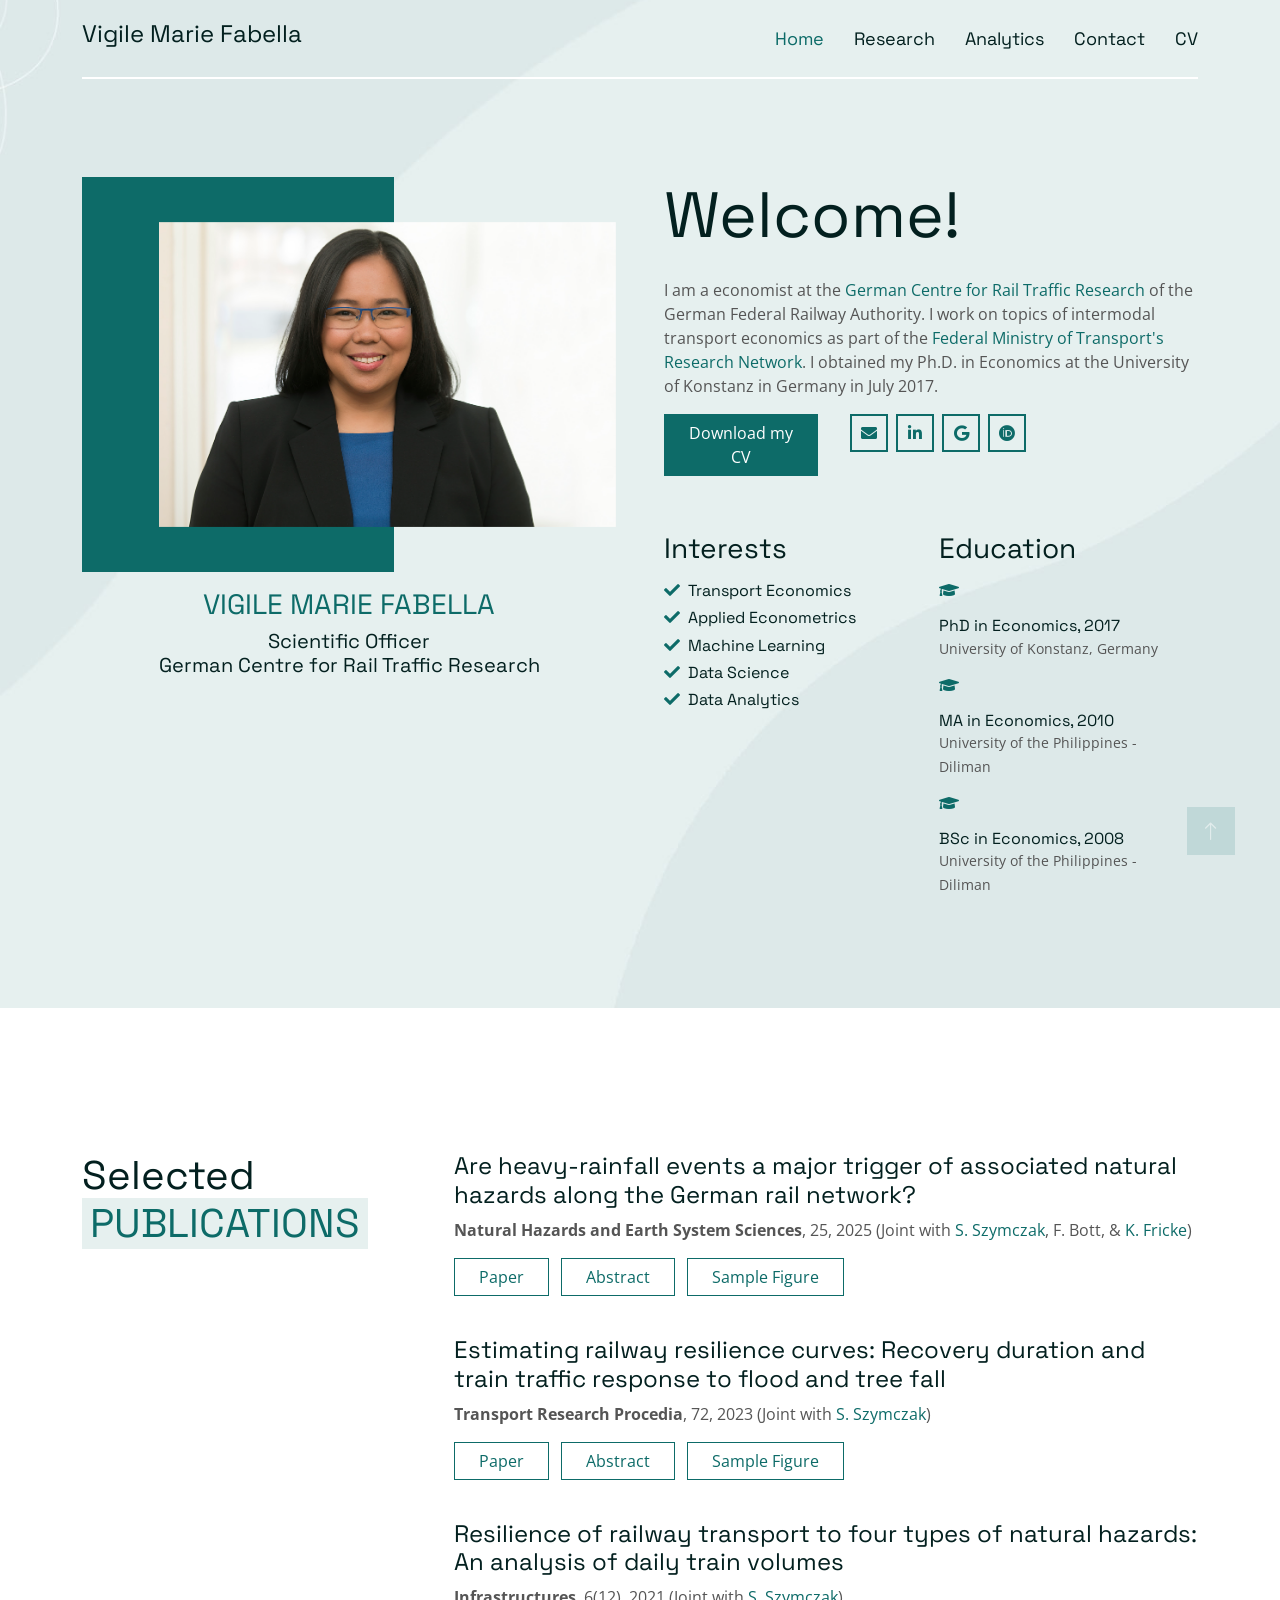
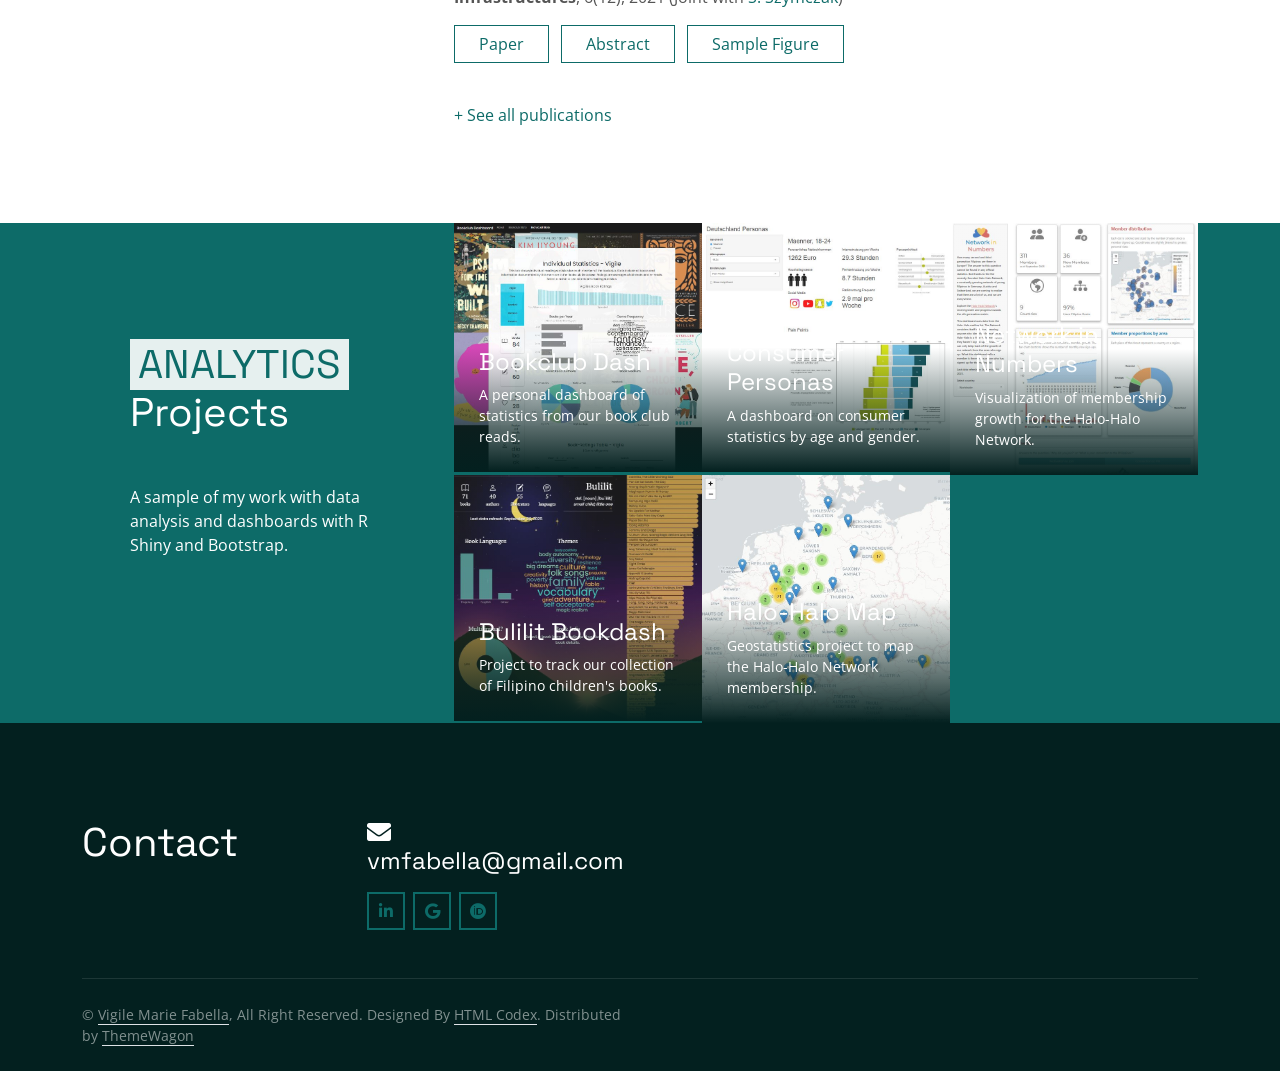
==== index.html @ b0a7420e "update" ====
<!DOCTYPE html>
<html lang="en">

<head>
    <meta charset="utf-8">
    <title>Vigile Marie Fabella</title>
    <meta content="width=device-width, initial-scale=1.0" name="viewport">
    <meta content="" name="keywords">
    <meta content="" name="description">

    <!-- Favicon -->
    <link href="assets/img/favicon.ico" rel="icon">

    <!-- Google Web Fonts -->
    <link rel="preconnect" href="https://fonts.googleapis.com">
    <link rel="preconnect" href="https://fonts.gstatic.com" crossorigin>
    <link href="https://fonts.googleapis.com/css2?family=Open+Sans&family=Space+Grotesk&display=swap" rel="stylesheet">

    <!-- Icon Font Stylesheet -->
    <link href="https://cdnjs.cloudflare.com/ajax/libs/font-awesome/5.15.4/css/all.min.css" rel="stylesheet">
    <link href="https://cdn.jsdelivr.net/npm/bootstrap-icons@1.4.1/font/bootstrap-icons.css" rel="stylesheet">

    <!-- Libraries Stylesheet -->
    <link href="assets/lib/animate/animate.min.css" rel="stylesheet">
    <link href="assets/lib/owlcarousel/assets/owl.carousel.min.css" rel="stylesheet">

    <!-- Customized Bootstrap Stylesheet -->
    <link href="assets/css/bootstrap.min.css" rel="stylesheet">

    <!-- Template Stylesheet -->
    <link href="assets/css/style.css" rel="stylesheet">
</head>

<body>
    <!-- Spinner Start -->
    <div id="spinner"
        class="show bg-white position-fixed translate-middle w-100 vh-100 top-50 start-50 d-flex align-items-center justify-content-center">
        <div class="spinner-grow text-primary" style="width: 3rem; height: 3rem;" role="status">
            <span class="sr-only">Loading...</span>
        </div>
    </div>
    <!-- Spinner End -->


    <!-- Navbar Start -->
    <div class="container-fluid sticky-top">
        <div class="container">
            <nav class="navbar navbar-expand-lg navbar-light border-bottom border-2 border-white">
                <a href="index.html" class="navbar-brand">
                    <h4>Vigile Marie Fabella</h4>
                </a>
                <button type="button" class="navbar-toggler ms-auto me-0" data-bs-toggle="collapse"
                    data-bs-target="#navbarCollapse">
                    <span class="navbar-toggler-icon"></span>
                </button>
                <div class="collapse navbar-collapse" id="navbarCollapse">
                    <div class="navbar-nav ms-auto">
                        <a href="index.html" class="nav-item nav-link active">Home</a>
                        <a href="#research" class="nav-item nav-link">Research</a>
                        <a href="#projects" class="nav-item nav-link">Analytics</a>
                        <a href="#contact" class="nav-item nav-link">Contact</a>
                        <a href="https://1drv.ms/b/c/27f5d381a081e18d/EeWkAp5cBhtGtelYMiAuq5ABRVA0FgE7eReU7GQdfvSdAg?e=RUhcvh" class="nav-item nav-link" target="_blank">CV</a>
                    </div>
                </div>
            </nav>
        </div>
    </div>
    <!-- Navbar End -->

    <!-- Hero Start -->
    <div class="container-fluid pb-5 hero-header bg-light mb-5">
        <div class="container py-5">
            <div class="row">
                <div class="col-md-12 col-lg-12">
                            <div class="row g-5 align-items-top">
                                <div class="col-md-6 wow fadeIn" data-wow-delay="0.2s">
                                    <div class="owl-carousel header-carousel">
                                        <img class="img-fluid" src="assets/img/vig2025_front.jpg" alt="">
                                    </div>
                                    <p></p><h3 class="wow fadeIn" data-wow-delay="0.5s" align = "center"><span class="text-uppercase text-primary bg-light px-2">Vigile Marie Fabella</span></h3>
                                    <h5 align = "center"> Scientific Officer<br> German Centre for Rail Traffic Research</h5>

                                </div>
                                <div class="col-md-6">
                                    <div class="pb-5 pb-md-0">
                                        <h3 class="display-3 mb-4 animated slideInRight">Welcome!</h3>
                                        <p class="animated slideInRight" data-animated-delay="0.5s">I am a economist at the <a href ="https://dzsf.bund.de" target = _blank>German Centre for Rail Traffic Research</a> of the German Federal Railway Authority. 
                                        I work on topics of intermodal transport economics as part of the <a href ="https://www.bmv-forschungsnetzwerk.bund.de/" target = _blank>Federal Ministry of Transport's Research Network</a>. 
                                        I obtained my Ph.D. in Economics at the University of Konstanz in Germany in July 2017. </p>
                                            <!--- div class="d-flex align-items-center mb-0 animated slideInRight" data-animated-delay="0.7s" -->
                                            <div class="row animated slideInRight" data-animated-delay="0.7s">
                                                <div class="col-lg-4 mb-3">
                                                  <a class="btn btn-primary px-4 me-2" href="https://1drv.ms/b/c/27f5d381a081e18d/EeWkAp5cBhtGtelYMiAuq5ABRVA0FgE7eReU7GQdfvSdAg?e=RUhcvh" target = "_blank">Download my CV</a>
                                                </div>
                                                <div class="col-sm-8">
                                                  <div class="d-flex align-items-center mb-0">
                                                    <a class="btn btn-outline-primary btn-square border-2 me-2" href="mailto:vmfabella@gmail.com" target = "_blank" alt = "vmfabella@gmail.com"><i
                                                            class="fa fa-envelope"></i></a>
                                                    <a class="btn btn-outline-primary btn-square border-2 me-2" href="https://www.linkedin.com/in/vigile-marie-fabella/" target = "_blank" alt = "LinkedIn Profile"><i
                                                            class="fab fa-linkedin-in"></i></a>
                                                    <a class="btn btn-outline-primary btn-square border-2 me-2" href="https://scholar.google.com/citations?hl=en&user=uMSkTNQAAAAJ" target = "_blank" alt = "Google Scholar Profile"><i
                                                            class="fab fa-google"></i></a>
                                                    <a class="btn btn-outline-primary btn-square border-2" href="https://orcid.org/0000-0001-7132-9223" target = "_blank" alt = "ORCID Profile"><i
                                                            class="fab fa-orcid"></i></a>
                                                  </div>
                                                </div>
                                          </div>
                                        <div class="row g-3 mt-4">
                                            <div class="col-sm-6 wow fadeIn" data-wow-delay="0.2s">
                                                <h3 class="mb-3">Interests</h3>
                                                <h6 class="mb-2"><i class="fa fa-check text-primary me-2"></i>Transport Economics</h6>
                                                <h6 class="mb-2"><i class="fa fa-check text-primary me-2"></i>Applied Econometrics</h6>
                                                <h6 class="mb-2"><i class="fa fa-check text-primary me-2"></i>Machine Learning</h6>
                                                <h6 class="mb-2"><i class="fa fa-check text-primary me-2"></i>Data Science</h6>
                                                <h6 class="mb-2"><i class="fa fa-check text-primary me-2"></i>Data Analytics</h6>
                                            </div>
                                            <div class="col-sm-6 wow fadeIn" data-wow-delay="0.3s">
                                                <h3 class="mb-3">Education</h3>
                                                <div class="row">
                                                  <div class="col-1">
                                                    <h6 class="mb-3"><i class="fa fa-graduation-cap text-primary me-2"></i></h6>
                                                  </div>
                                                  <div class="col-11">
                                                    <h6 class="mb-0">PhD in Economics, 2017</h6>
                                                    <p><small>University of Konstanz, Germany</small></p>
                                                  </div>
                                                </div>
                                                <div class="row">
                                                  <div class="col-1">
                                                    <h6 class="mb-3"><i class="fa fa-graduation-cap text-primary me-2"></i></h6>
                                                  </div>
                                                  <div class="col-11">
                                                    <h6 class="mb-0">MA in Economics, 2010</h6>
                                                    <p><small>University of the Philippines - Diliman</small></p>
                                                  </div>
                                                </div>
                                                <div class="row">
                                                  <div class="col-1">
                                                    <h6 class="mb-3"><i class="fa fa-graduation-cap text-primary me-2"></i></h6>
                                                  </div>
                                                  <div class="col-11">
                                                    <h6 class="mb-0">BSc in Economics, 2008</h6>
                                                    <p><small>University of the Philippines - Diliman</small></p>
                                                  </div>
                                                </div>                                         
                                              </div>
                                        </div>
                                          
                                    </div>
                                </div>
                            </div>
                </div>
            </div>
        </div>
    </div>
    <!-- Hero End -->


    <!-- Publications Start -->
    <div class="container-fluid py-5" id = "research">
        <div class="container mt-5">
            <div class="row g-0">
                <div class="col-lg-4 wow fadeIn" data-wow-delay="0.1s">
                    <div class="d-flex flex-column h-100">
                        <h1 class="mb-5">Selected <span
                                class="text-uppercase text-primary bg-light px-2">Publications</span></h1>
                    </div>
                </div>
                <div class="col-lg-8 wow fadeIn" data-wow-delay="0.3s">

                    <!--- article start --->
                    <h4>Are heavy-rainfall events a major trigger of associated natural hazards along the German rail network?</h4>
                    <p class="mb-0"><b>Natural Hazards and Earth System Sciences</b>, 25, 2025 
                    (Joint with <a href="https://www.researchgate.net/profile/Sonja-Szymczak-2" target=_blank>S. Szymczak</a>, F. Bott, & 
                    <a href="https://www.researchgate.net/profile/Katharina-Fricke" target=_blank>K. Fricke</a>)</p>
                    <p></p>
                    <a class="btn btn-outline-primary px-4 me-2" href="https://doi.org/10.5194/nhess-25-683-2025" target = "_blank">Paper</a>
                    <a class="btn btn-outline-primary px-4 me-2" data-bs-toggle="collapse" href="#rainAbstract" role="button" aria-expanded="false" aria-controls="rainAbstract">Abstract</a>
                    <a class="btn btn-outline-primary px-4 me-2" data-bs-toggle="collapse" href="#rainViz" role="button" aria-expanded="false" aria-controls="rainViz">Sample Figure</a></p>
                    <div class="collapse" id="rainAbstract">
                        Heavy-rainfall events and associated natural hazards pose a major threat to rail transport and infrastructure. In this study, the correlation between heavy-rainfall events and three associated natural hazards was investigated using geographic information system (GIS) analyses and random-effects logistic models. The spatiotemporal linkage of a damage database from Deutsche Bahn (DB) Netz AG and the catalogue of radar-based heavy-rainfall events (CatRaRE) from the German Weather Service (DWD) revealed that almost every part of the German rail network was affected by at least one heavy-rainfall event between 2011 and 2021, with 23 % of the flood events, 14 % of the gravitational mass movements, and 2 % of the tree fall events occurring after a heavy-rainfall event. The random-effects logistic regression models showed that a heavy-rainfall event significantly increases the odds of occurrence of a flood (tree fall) by a factor of 22.7 (3.62). We find no evidence of an effect on gravitational mass movements. The heavy-rainfall index and the 21 d antecedent precipitation index were determined to be the characteristics of the heavy-rainfall events with the strongest impact on all three natural hazards. The results underline the importance of gaining more precise knowledge about the impact of climate triggers on natural hazard-related disturbances in order to make rail transport more resilient.
                        </div>
                        <div class="collapse" id="rainViz">
                        <img src="https://nhess.copernicus.org/articles/25/683/2025/nhess-25-683-2025-f02-web.png" alt="" style = "width:700px">
                        </div><br/>

                        
                    <!--- article start --->
                    <h4>Estimating railway resilience curves: Recovery duration and train traffic response to flood and tree fall</h4>
                    <p class="mb-0"><b>Transport Research Procedia</b>, 72, 2023 
                      (Joint with <a href="https://www.researchgate.net/profile/Sonja-Szymczak-2" target=_blank>S. Szymczak</a>) 
                    </p>
                    <p></p>
                    <a class="btn btn-outline-primary px-4 me-2" href="https://doi.org/10.1016/j.trpro.2023.11.671" target = "_blank">Paper</a>
                    <a class="btn btn-outline-primary px-4 me-2" data-bs-toggle="collapse" href="#rescurvesAbstract" role="button" 
                    aria-expanded="false" aria-controls="rescurvesAbstract">Abstract</a>
                    <a class="btn btn-outline-primary px-4 me-2" data-bs-toggle="collapse" href="#rescurvesViz" role="button" aria-expanded="false" aria-controls="rescurvesViz">Sample Figure</a></p>
                    <div class="collapse" id="rescurvesAbstract">
                        An important aspect of transport infrastructure resilience is recovery, i.e. the process of returning to original service levels after a disruption. In this paper, we estimate recovery trajectories of the German rail network for two specific types of natural hazards: floods and tree fall. Extensive traffic data on track segments of the Deutsche Bahn are matched to geospatial information on disruptive flood and tree-fall events between 2018-2020. We quantify mean resilience curves for flood and tree-fall events by taking average train counts for each day within a (–7, +14)-day window. Results suggest that traffic takes about three days on average to return to normal operations after a tree-fall disruption lasting longer than one day, while it takes five days on average to recover from a flood. Trajectories vary according to route type and are influenced by seasonal weather conditions.
                    </div>
                        <div class="collapse" id="rescurvesViz">
                        <img src="assets/img/pub_rescurves.JPG" alt="">
                        </div><br/>
                    <!--- article end --->
                        
                    <!--- article start --->
                    <h4>Resilience of railway transport to four types of natural hazards: An analysis of daily train volumes</h4>
                    <p class="mb-0"><b>Infrastructures</b>, 6(12), 2021 
                      (Joint with <a href="https://www.researchgate.net/profile/Sonja-Szymczak-2" target=_blank>S. Szymczak</a>) 
                    </p>
                    <p></p>
                    <a class="btn btn-outline-primary px-4 me-2" href="https://doi.org/10.3390/infrastructures6120174" target = "_blank">Paper</a>
                    <a class="btn btn-outline-primary px-4 me-2" data-bs-toggle="collapse" href="#resilienceAbstract" role="button" aria-expanded="false" 
                    aria-controls="resilienceAbstract">Abstract</a>
                    <a class="btn btn-outline-primary px-4 me-2" data-bs-toggle="collapse" href="#resilienceViz" role="button" aria-expanded="false" aria-controls="resilienceViz">Sample Figure</a></p>
                    <div class="collapse" id="resilienceAbstract">
                        A crucial step in measuring the resilience of railway infrastructure is to quantify the extent of its vulnerability to natural hazards. In this paper, we analyze the vulnerability of the German railway network to four types of natural hazards that regularly cause disruptions in German rail operations: floods, mass movements, slope fires, and tree falls. Using daily train traffic data matched with various data on disruptive events, we quantify the extent to which these four types of natural hazard reduce daily train traffic volumes. With a negative binomial count data regression, we find evidence that the track segments of the German railway network are most vulnerable to floods, followed by mass movements and tree-fall events. On average, floods reduce traffic on track segments by 19% of the average daily train traffic, mass movements by 16%, and tree fall by 4%. Moreover, when more than one type of natural hazard affects the track segment on the same day, train traffic on that segment falls by 34% of the average train traffic. Slope fires have an ambiguous and nonrobust effect on train traffic due to the reverse causality due to its triggering factors. This is the first study that attempts to rank different natural hazards according to their impact on railway traffic. The results have implications for the selection of resilience strategy and can help prioritize policy measures.
                    </div>
                    <div class="collapse" id="resilienceViz">
                        <img src="https://www.mdpi.com/infrastructures/infrastructures-06-00174/article_deploy/html/images/infrastructures-06-00174-g004.png" alt=""  style = "width:700px">
                        </div><br/>

                    <!--- article end --->
                  
                  <!--- hidden publications start --->
                  <div class="collapse" id="otherPublications">
                    <!--- article start --->
                    <h4>Social Mobility and Education Policy: A District Level Analysis of Legislative Behavior</h4>
                    <p class="mb-0"><b>Socio-Economic Review</b>, 22(2), 2024 
                    (Joint with <a href="https://sites.google.com/site/lunabellani/" target=_blank>L. Bellani</a> & 
                    <a href="https://www.kberriochoa.com/" target=_blank>K. Berriochoa</a>) </p>
                    <p></p>
                    <a class="btn btn-outline-primary px-4 me-2" href="https://doi.org/10.1093/ser/mwad038" target = "_blank">Paper</a>
                    <a class="btn btn-outline-primary px-4 me-2" data-bs-toggle="collapse" href="#mobilityAbstract" role="button" aria-expanded="false" aria-controls="mobilityAbstract">Abstract</a></p>
                    <div class="collapse" id="mobilityAbstract">
                        A vast literature has examined how perceptions of mobility shape demand for redistribution. These studies generally refer to contemporaneous tax policies demanded by those directly impacted. But social mobility is often measured as changes across generations. To account for these intergenerational effects, our analysis focuses on educational policies. We examine how social mobility at the district level explains legislative support for inclusive education policies. We first develop an electoral competition model where voters are altruistic parents, politicians are office seeking and the future economic status of the children is affected both by the degree of income mobility and by public education policies. We then analyze a newly compiled dataset of roll-call votes on California education legislation matched with electoral district levels of income mobility. In line with the model, our analysis suggests that upward mobility in a district negatively predicts legislative support for redistributive education bills.
                        </div><br/>
                    

                    <!--- article start --->
                    <h4>Strategic Compromise, Policy Bundling and Interest Group Power: Theory and Evidence on Education Policy</h4>
                    <p class="mb-0"><b>European Journal of Political Economy</b>, 7(3), 2023 
                    (Joint with <a href="https://sites.google.com/site/lunabellani/" target=_blank>L. Bellani</a> & 
                    <a href="https://sites.google.com/view/francescoscervini/francesco-scervini" target=_blank>F. Scervini</a>) </p>
                    <p></p>
                    <a class="btn btn-outline-primary px-4 me-2" href="https://doi.org/10.1016/j.ejpoleco.2022.102283" target = "_blank">Paper</a>
                    <a class="btn btn-outline-primary px-4 me-2" data-bs-toggle="collapse" href="#compromiseAbstract" role="button" aria-expanded="false" aria-controls="compromiseAbstract">Abstract</a></p>
                    <div class="collapse" id="compromiseAbstract">
                        Policy reforms are often multifaceted. In the rent-seeking literature policies are usually taken as one-dimensional. This paper models policy formation using a political contest with endogenous policy proposals containing two dimensions, e.g. access and quality of education. The two dimensions provide an opportunity to trade off one policy over another to make the lobbying opposition less aggressive. In a first stage, the government proposes a reform over the two policies, and in a second stage engages in a contest with an interest group over the enactment of the proposed reform. As a result, the government makes a compromise, under-proposing in the policy the interest group opposes and over-proposing in the policy the interest group desires. Effectively, there will be strategic bundling of desired policies with undesired ones in an attempt to increase enactment probability and overall utility. We study this prediction empirically using a newly complied dataset on education legislation in the states of California, Illinois and Texas. Results suggest that stronger opposition is associated with less quality reforms. Moreover, as predicted by the model, when bundling access reforms together with quality, the negative effect is counteracted.
                        </div><br/>
                        
                    <!--- article start --->
                    <h4>Political-economic determinants of education reform: Evidence on interest groups and student outcomes</h4>
                    <p class="mb-0"><b>European Journal of Political Economy</b>, 48, 2017
                    </p>
                    <p></p>
                    <a class="btn btn-outline-primary px-4 me-2" href="https://doi.org/10.1016/j.ejpoleco.2016.07.005" target = "_blank">Paper</a>
                    <a class="btn btn-outline-primary px-4 me-2" data-bs-toggle="collapse" href="#polecAbstract" role="button" aria-expanded="false" 
                    aria-controls="polecAbstract">Abstract</a>
                    <a class="btn btn-outline-primary px-4 me-2" data-bs-toggle="collapse" href="#poleconViz" role="button" aria-expanded="false" aria-controls="poleconViz">Sample Figure</a></p>
                    <div class="collapse" id="polecAbstract">
                        Education reforms come in two general types: access and quality reforms. Access reforms provide more educational opportunities, while quality reforms improve educational effectiveness. This paper investigates empirically the factors affecting the enactment of these two kinds of reforms in public primary and secondary education. By using a novel dataset of U.S. state legislation from 2008 to 2013, we find that both access and quality reforms are more likely in times of bad educational outcomes. Moreover, this is the first study documenting that teachers' union strength correlates positively with access reforms and negatively with quality reforms. Our results also shed light on the way teachers' unions promote their political interests: both lobbying and contributions are effective at opposing undesired reforms, but contributions have an extra effect of influencing the enactment of desired reforms.
                    </div>
                        <div class="collapse" id="poleconViz">
                        <img src="assets/img/pub_polecon.JPG" alt="">
                        </div><br/>
                    <!--- article end --->
                        
                        
                    <!--- article start --->
                    <h4>Do piped water and flush toilets prevent child diarrhea in rural Philippines?</h4>
                    <p class="mb-0"><b>Asia-Pacific Journal of Public Health</b>, 27(2), 2015 
                    (Joint with <a href="https://www.researchgate.net/profile/Joseph-Capuno" target=_blank>J. Capuno</a> and <a href="https://www.researchgate.net/scientific-contributions/Carlos-Antonio-R-Tan-43329980" target=_blank>C. Tan Jr.</a>)
                    </p>
                    <p></p>
                    <a class="btn btn-outline-primary px-4 me-2" href="https://doi.org/10.1177/1010539511430996" target = "_blank">Paper</a>
                    <a class="btn btn-outline-primary px-4 me-2" data-bs-toggle="collapse" href="#toiletAbstract" role="button" aria-expanded="false" 
                    aria-controls="toiletAbstract">Abstract</a>
                    <a class="btn btn-outline-primary px-4 me-2" data-bs-toggle="collapse" href="#toiletViz" role="button" aria-expanded="false" aria-controls="toiletViz">Sample Figure</a></p>
                    <div class="collapse" id="toiletAbstract">
                        Similar to other developing countries, diarrhea in the Philippines continues to be among the top causes of child mortality and morbidity. In pursuit of its Millennium Development Goals, the Philippine government commits to reduce child deaths and provide water and sanitation services to more rural households by 2015. Applying propensity score matching on the 1993, 1998, 2003, and 2008 rounds of the National Demographic and Health Survey to estimate the average treatment effect on the treated, it is found that the incidence of diarrhea among under-5 children is lower by as much as 4.5% in households with access to piped water and 10% in those with their own flush toilets, relative to comparable households. These findings underscore the need to ensure the quality of drinking water from the pipe or from other improved sources at the point of use, and the provision of improved and own sanitation facilities.
                    </div>
                        <div class="collapse" id="toiletViz">
                        <img src="assets/img/pub_toilet.JPG" alt="">
                        </div><br/>
                    <!--- article end --->
                        
                    <!--- article start --->
                    <h4>Does yardstick competition influence local government fiscal behavior in the Philippines?</h4>
                    <p class="mb-0">In J. P. Faguet & C. Pöschl (Eds.) Is decentralization good for development? Perspectives for academics and policy makers, 2008, Oxford University Press.  
                    (Joint with <a href="https://www.researchgate.net/profile/Joseph-Capuno" target="_blank">J. Capuno</a>, 
                    <a href="https://www.researchgate.net/profile/Stella-Quimbo" target="_blank">S. Quimbo</a>, 
                    <a href="https://www.researchgate.net/profile/Aleli-Kraft" target="_blank">A. Kraft</a>, 
                    <a href="https://www.researchgate.net/scientific-contributions/Carlos-Antonio-R-Tan-43329980" target=_blank>C. Tan Jr.</a>)
                    </p>
                    <p></p>
                    <a class="btn btn-outline-primary px-4 me-2" href="https://doi.org/10.1093/acprof:oso/9780198737506.003.0010" target = "_blank">Chapter</a>
                    <a class="btn btn-outline-primary px-4 me-2" data-bs-toggle="collapse" href="#yardstickAbstract" role="button" aria-expanded="false" 
                    aria-controls="yardstickAbstract">Abstract</a></p>
                    <div class="collapse" id="yardstickAbstract">
                        Using a panel dataset of cities and municipalities in the Philippines in 2001, 2004, and 2007, the study presented in this chapter investigated whether a local government’s expenditures or revenues from local sources are influenced by the fiscal behavior of its neighboring localities, controlling for the mayor’s term limit status. The results did not find effects of yardstick competition on local governments’ total fiscal spending (net of general public services). In localities with incumbent mayors who are eligible for another term (or belong to political dynasties), the effect of yardstick competition is positive on the provision of social and economic services. However, its effect is negative on local revenues, which suggests other forms of local government interactions are at play. The results support a policy promoting greater access to information to promote overall performance, and also caution about the limited impact of such policy in areas where incumbents are in their last term.
                    </div><br/>
                    <!--- article end --->
                        
                    <!--- article start --->
                    <h4>Democracy and poverty reduction</h4>
                    <p class="mb-0"><b>Philippine Review of Economics</b>, 45(2), 2008 (Joint with C. Oyales)</p>
                    <p></p>
                    <a class="btn btn-outline-primary px-4 me-2" href="https://pre.econ.upd.edu.ph/index.php/pre/article/view/184" target = "_blank">Paper</a>
                    <a class="btn btn-outline-primary px-4 me-2" data-bs-toggle="collapse" href="#povertyAbstract" role="button" aria-expanded="false" 
                    aria-controls="povertyAbstract">Abstract</a></p>
                    <div class="collapse" id="povertyAbstract">
                        The past decade was witness to the rapid economic growth of countries whose political systems deviate from conventional democratic philosophy. Countries such as Taiwan, Singapore, and South Korea, among others, have become big economies rivaling major players like the United States and the United Kingdom. On the other hand, democratic, low-income countries have experienced relatively sluggish growth. In this paper, we explore the influence of democracy and political freedom on economic growth, utilizing poverty reduction as its indicator. We will focus on identifying the requisites of a functioning democracy within the context of developing nations that will enable it to effectively reduce poverty. Utilizing the 2-stage least squares method of estimation, our findings suggest that democracy, in general, has a negative influence on poverty reduction for developing countries. However, when complemented with trade openness, primary education, regulatory quality, effective governance, and voice and accountability, the outcome becomes positive.
                    </div><br/>
                    <!--- article end --->
                  </div>
                  <!--- hidden publications end --->
                  <div id = "collapselink">
                  <a class="collapsed" data-bs-toggle="collapse" href="#otherPublications" aria-expanded="false" aria-controls="otherPublications"></a>
                  </div>
                </div>
            </div>
        </div>
    </div>
    <!-- Publications End -->



    <!-- Project Start -->
    <div class="container-fluid mt-5 bg-primary" id="projects">
        <div class="container mt-5">
            <div class="row g-0">
                <div class="col-lg-4 wow fadeIn" data-wow-delay="0.1s">
                    <div class="d-flex flex-column justify-content-center bg-primary h-100 p-5">
                        <h1 class="text-white mb-5"><span
                                class="text-uppercase text-primary bg-light px-2">Analytics</span> Projects</h1>
                                <p class="text-white mb-5">A sample of my work with data analysis and dashboards with R Shiny and Bootstrap.</p>
                              
                    </div>
                </div>
                <div class="col-lg-8">
                    <div class="row g-0 bg-primary">
                        <div class="col-md-6 col-lg-4 wow fadeIn" data-wow-delay="0.3s">
                            <div class="project-item position-relative overflow-hidden">
                                <img class="img-fluid w-100" src="assets/img/analytics_bookclub.JPG" alt="">
                                <a class="project-overlay text-decoration-none" href="https://vmfabella.shinyapps.io/bookclubdash/" target="_blank">
                                    <h4 class="text-white">Bookclub Dash</h4>
                                    <small class="text-white">A personal dashboard of statistics from our book club reads.</small>
                                </a>
                            </div>
                        </div>
                        <div class="col-md-6 col-lg-4 wow fadeIn" data-wow-delay="0.6s">
                            <div class="project-item position-relative overflow-hidden">
                                <img class="img-fluid w-100" src="assets/img/analytics_persona.JPG" alt="">
                                <a class="project-overlay text-decoration-none" href="https://vmfabella.shinyapps.io/sample/" target="_blank">
                                    <h4 class="text-white">Consumer Personas</h4>
                                    <small class="text-white">A dashboard on consumer statistics by age and gender.</small>
                                </a>
                            </div>
                        </div>
                        <div class="col-md-6 col-lg-4 wow fadeIn" data-wow-delay="0.4s">
                            <div class="project-item position-relative overflow-hidden">
                                <img class="img-fluid w-100" src="assets/img/analytics_halohalo.JPG" alt="">
                                <a class="project-overlay text-decoration-none" href="https://vmfabella.shinyapps.io/halohalodash/" target="_blank">
                                    <h4 class="text-white">Network in Numbers</h4>
                                    <small class="text-white">Visualization of membership growth for the Halo-Halo Network.</small>
                                </a>
                            </div>
                        </div>
                        <div class="col-md-6 col-lg-4 wow fadeIn" data-wow-delay="0.2s">
                            <div class="project-item position-relative overflow-hidden">
                                <img class="img-fluid w-100" src="assets/img/analytics_bulilit.JPG" alt="">
                                <a class="project-overlay text-decoration-none" href="https://vmfabella.shinyapps.io/BulilitBookdash/" target="_blank">
                                    <h4 class="text-white">Bulilit Bookdash</h4>
                                    <small class="text-white">Project to track our collection of Filipino children's books.</small>
                                </a>
                            </div>
                        </div>
                        <div class="col-md-6 col-lg-4 wow fadeIn" data-wow-delay="0.5s">
                            <div class="project-item position-relative overflow-hidden">
                                <img class="img-fluid w-100" src="assets/img/analytics_halomap.JPG" alt="">
                                <a class="project-overlay text-decoration-none" href="https://vigilefab.github.io/halohalomap/map_cluster.html" target="_blank">
                                    <h4 class="text-white">Halo-Halo Map</h4>
                                    <small class="text-white">Geostatistics project to map the Halo-Halo Network membership.</small>
                                </a>
                            </div>
                        </div>
                    </div>
                </div>
            </div>
        </div>
    </div>
    <!-- Project End -->




    <!-- Contact Start -->
    <div class="container-fluid bg-dark text-white-50 footer pt-5" id="contact">
        <div class="container py-5">
            <div class="row g-7">
                <div class="col-md-6 col-lg-3 wow fadeIn" data-wow-delay="0.1s">
                        <h1 class="text-white">Contact</h1>
                    
                </div>
                <div class="col-md-6 col-lg-3 wow fadeIn" data-wow-delay="0.3s">
                    <h4 class = "text-white"><i class="fa fa-envelope me-3"></i>vmfabella@gmail.com</h4>
                    <div class="d-flex pt-2">
                      <a class="btn btn-outline-primary btn-square border-2 me-2" href="https://www.linkedin.com/in/vigile-marie-fabella/" target = "_blank" alt = "LinkedIn Profile"><i
                      class="fab fa-linkedin-in"></i></a>
                      <a class="btn btn-outline-primary btn-square border-2 me-2" href="https://scholar.google.com/citations?hl=en&user=uMSkTNQAAAAJ" target = "_blank" alt = "Google Scholar Profile"><i
                      class="fab fa-google"></i></a>
                      <a class="btn btn-outline-primary btn-square border-2" href="https://orcid.org/0000-0001-7132-9223" target = "_blank" alt = "ORCID Profile"><i
                      class="fab fa-orcid"></i></a>
                    </div>
                </div>
            </div>
        </div>
        <div class="container wow fadeIn" data-wow-delay="0.1s">
            <div class="copyright">
                <div class="row">
                    <div class="col-md-6 text-center text-md-start mb-3 mb-md-0">
                        &copy; <a class="border-bottom" href="">Vigile Marie Fabella</a>, All Right Reserved.

                        <!--/*** This template is free as long as you keep the below author’s credit link/attribution link/backlink. ***/-->
                        <!--/*** If you'd like to use the template without the below author’s credit link/attribution link/backlink, ***/-->
                        <!--/*** you can purchase the Credit Removal License from "https://htmlcodex.com/credit-removal". ***/-->
                        Designed By <a class="border-bottom" href="https://htmlcodex.com">HTML Codex</a>. Distributed by
                        <a class="border-bottom" href="https://themewagon.com" target="_blank">ThemeWagon</a>
                    </div>
                    <div class="col-md-6 text-center text-md-end">
                    </div>
                </div>
            </div>
        </div>
    </div>
    <!-- Contact End -->


    <!-- Back to Top -->
    <a href="#!" class="btn btn-lg btn-primary btn-lg-square back-to-top"><i class="bi bi-arrow-up"></i></a>


    <!-- JavaScript Libraries -->
    <script src="https://ajax.googleapis.com/ajax/libs/jquery/3.6.1/jquery.min.js"></script>
    <script src="https://cdn.jsdelivr.net/npm/bootstrap@5.0.0/dist/js/bootstrap.bundle.min.js"></script>
    <script src="assets/lib/wow/wow.min.js"></script>
    <script src="assets/lib/easing/easing.min.js"></script>
    <script src="assets/lib/waypoints/waypoints.min.js"></script>
    <script src="assets/lib/owlcarousel/owl.carousel.min.js"></script>

    <!-- Template Javascript -->
    <script src="assets/js/main.js"></script>
</body>

</html>
---- assets/css/style.css ----
/********** Template CSS **********/

/*** Spinner ***/
#spinner {
    opacity: 0;
    visibility: hidden;
    transition: opacity .5s ease-out, visibility 0s linear .5s;
    z-index: 99999;
}

#spinner.show {
    transition: opacity .5s ease-out, visibility 0s linear 0s;
    visibility: visible;
    opacity: 1;
}

.back-to-top {
    position: fixed;
    display: none;
    right: 45px;
    bottom: 45px;
    z-index: 99;
}

/*** Button ***/
.btn {
    transition: .5s;
}

.btn-square {
    width: 38px;
    height: 38px;
}

.btn-sm-square {
    width: 32px;
    height: 32px;
}

.btn-lg-square {
    width: 48px;
    height: 48px;
}

.btn-square,
.btn-sm-square,
.btn-lg-square {
    padding: 0;
    display: flex;
    align-items: center;
    justify-content: center;
    font-weight: normal;
}


/*** Navbar ***/
.sticky-top {
    top: -150px;
    transition: .5s;
}

.navbar {
    padding: 15px 0;
    font-family: "Space Grotesk", sans-serif;
    font-size: 18px;
}

.navbar .navbar-nav .nav-link {
    margin-left: 30px;
    padding: 0;
    outline: none;
    color: var(--bs-dark);
}

.navbar .navbar-nav .nav-link:hover,
.navbar .navbar-nav .nav-link.active {
    color: var(--bs-primary)
}

.navbar .dropdown-toggle::after {
    border: none;
    content: "\f107";
    font-family: "Font Awesome 5 Free";
    font-weight: 900;
    vertical-align: middle;
    margin-left: 8px;
}

.navbar .dropdown-menu .dropdown-item:hover,
.navbar .dropdown-menu .dropdown-item.active {
    color: var(--bs-white);
    background: var(--bs-primary);
}

@media (max-width: 991.98px) {
    .navbar .navbar-nav .nav-link  {
        margin-left: 0;
        padding: 10px 0;
    }
}

@media (min-width: 992px) {
    .navbar .nav-item .dropdown-menu {
        display: block;
        border: none;
        margin-top: 0;
        top: 150%;
        opacity: 0;
        visibility: hidden;
        transition: .5s;
    }

    .navbar .nav-item:hover .dropdown-menu {
        top: 100%;
        visibility: visible;
        transition: .5s;
        opacity: 1;
    }
}


/*** Hero Header ***/
.hero-header {
    margin-top: -100px;
    padding-top: 150px;
    background: url(../img/hero-bg.jpg) top center no-repeat;
    background-size: cover;
}

.hero-header .breadcrumb-item+.breadcrumb-item::before {
    color: var(--light);
}

.header-carousel {
    position: relative;
    padding: 45px 0 45px 6vw;
}

.header-carousel::before {
    position: absolute;
    content: "";
    top: 0;
    left: 0;
    width: calc(50% + 45px);
    height: 100%;
    background: var(--bs-primary);
    z-index: -1;
}

.header-carousel .owl-dots {
    position: absolute;
    top: 50%;
    right: 38px;
    transform: translateY(-50%);
    display: flex;
    flex-direction: column;
    align-items: center;
    justify-content: center;
}

.header-carousel .owl-dot {
    position: relative;
    display: inline-block;
    margin: 5px 0;
    width: 15px;
    height: 15px;
    border: 2px solid var(--bs-white);
    transition: .5s;
}

.header-carousel .owl-dot.active {
    height: 30px;
    background: var(--bs-white);
}

#affiliation {
  font-size:2vmax;
}


/*** Publications ***/
#collapselink a.collapsed:after  {
    content: '+ See all publications';
}

#collapselink a:not(.collapsed):after {
    content: '- See less publications';
}



/*** Project ***/
.project-item img {
    transition: .5s;
}
  
.project-item:hover img {
    transform: scale(1.2);
}
  
.project-overlay {
    position: absolute;
    padding: 25px;
    width: 100%;
    height: 100%;
    top: 0;
    left: 0;
    display: flex;
    flex-direction: column;
    align-items: flex-start;
    justify-content: flex-end;
    background: linear-gradient(rgba(255, 255, 255, .1) 50%, var(--bs-dark));
    z-index: 1;
}


/*** Service ***/
.service-item {
    position: relative;
    padding: 30px 25px;
    transition: .5s;
}

.service-item.bg-primary:hover {
    background: var(--bs-light) !important;
}

.service-item.bg-primary p {
    color: var(--bs-light);
    transition: .5s;
}

.service-item.bg-primary:hover p {
    color: var(--bs-secondary);
}

.service-item.bg-light:hover {
    background: var(--bs-primary) !important;
}

.service-item.bg-light p {
    color: var(--bs-secondary);
    transition: .5s;
}

.service-item.bg-light:hover p {
    color: var(--bs-light);
}


.service-item .service-img h3 {
    position: absolute;
    top: 0;
    left: 0;
    padding: 0 12px 7px 0;
}

.service-item.bg-primary .service-img h3 {
    background: var(--bs-primary);
    color: var(--bs-white);
    transition: .5s;
}

.service-item.bg-primary:hover .service-img h3 {
    background: var(--bs-light);
    color: var(--bs-dark);
}

.service-item.bg-light .service-img h3 {
    background: var(--bs-light);
    color: var(--bs-dark);
    transition: .5s;
}

.service-item.bg-light:hover .service-img h3 {
    background: var(--bs-primary);
    color: var(--bs-white);
}


/*** Our Team ***/
.team-item img {
    transition: .5s;
}
  
.team-item:hover img {
    transform: scale(1.2);
}
  
.team-overlay {
    position: absolute;
    padding: 30px;
    width: 100%;
    height: 100%;
    top: 0;
    left: 0;
    display: flex;
    flex-direction: column;
    align-items: flex-start;
    justify-content: flex-end;
    background: linear-gradient(rgba(255, 255, 255, .1) 50%, var(--bs-dark));
    z-index: 1;
}

.team-overlay small {
    display: inline-block;
    padding: 3px 15px;
    color: var(--bs-white);
    background: var(--bs-primary);
}


/*** Testimonial ***/
.testimonial-img {
    position: relative;
    padding: 45px 0 45px 90px;
}

.testimonial-img::before {
    position: absolute;
    content: "";
    top: 0;
    left: 0;
    width: calc(50% + 45px);
    height: 100%;
    background: var(--bs-primary);
    z-index: -1;
}

.testimonial-text h5 {
    position: relative;
    padding-left: 45px;
}

.testimonial-text h5::before {
    position: absolute;
    content: "";
    top: 50%;
    left: 0;
    transform: translateY(-50%);
    width: 40px;
    height: 2px;
    background: var(--bs-primary);
}

.testimonial-carousel .owl-dots {
    position: absolute;
    height: 17px;
    bottom: 0;
    right: 0;
    left: auto;
}

.testimonial-carousel .owl-dot {
    position: relative;
    display: inline-block;
    margin-left: 10px;
    width: 15px;
    height: 15px;
    background: var(--bs-white);
    border: 2px solid var(--bs-primary);
    transition: .5s;
}

.testimonial-carousel .owl-dot.active {
    width: 30px;
    background: var(--bs-primary);
}

@media (max-width: 768px) {
    .testimonial-carousel .owl-dots {
        left: 0;
        right: auto;
    }

    .testimonial-carousel .owl-dot {
        margin-right: 10px;
        margin-left: 0;
    }
}


/*** Newsletter ***/
.newsletter {
    background: url(../img/hero-bg.jpg) bottom right no-repeat;
    background-size: cover;
}

@media (min-width: 992px) {
    .newsletter .container {
        max-width: 100% !important;
    }

    .newsletter .newsletter-text  {
        padding-right: calc(((100% - 960px) / 2) + .75rem);
    }
}

@media (min-width: 1200px) {
    .newsletter .newsletter-text  {
        padding-right: calc(((100% - 1140px) / 2) + .75rem);
    }
}

@media (min-width: 1400px) {
    .newsletter .newsletter-text  {
        padding-right: calc(((100% - 1320px) / 2) + .75rem);
    }
}


/*** Footer ***/
.footer .btn.btn-link {
    display: block;
    margin-bottom: 10px;
    padding: 0;
    text-align: left;
    color: rgba(255,255,255,.5);
    font-weight: normal;
    transition: .3s;
}

.footer .btn.btn-link:hover {
    color: var(--bs-white);
    letter-spacing: 1px;
    box-shadow: none;
}

.footer .btn.btn-link::before {
    position: relative;
    content: "\f105";
    font-family: "Font Awesome 5 Free";
    font-weight: 900;
    margin-right: 10px;
}

.footer .copyright {
    padding: 25px 0;
    font-size: 14px;
    border-top: 1px solid rgba(256, 256, 256, .1);
}

.footer .copyright a {
    color: rgba(255,255,255,.5);
}

.footer .copyright a:hover {
    color: var(--bs-white);
}

.footer .footer-menu a {
    margin-right: 15px;
    padding-right: 15px;
    border-right: 1px solid rgba(255, 255, 255, .1);
}

.footer .footer-menu a:last-child {
    margin-right: 0;
    padding-right: 0;
    border-right: none;
}
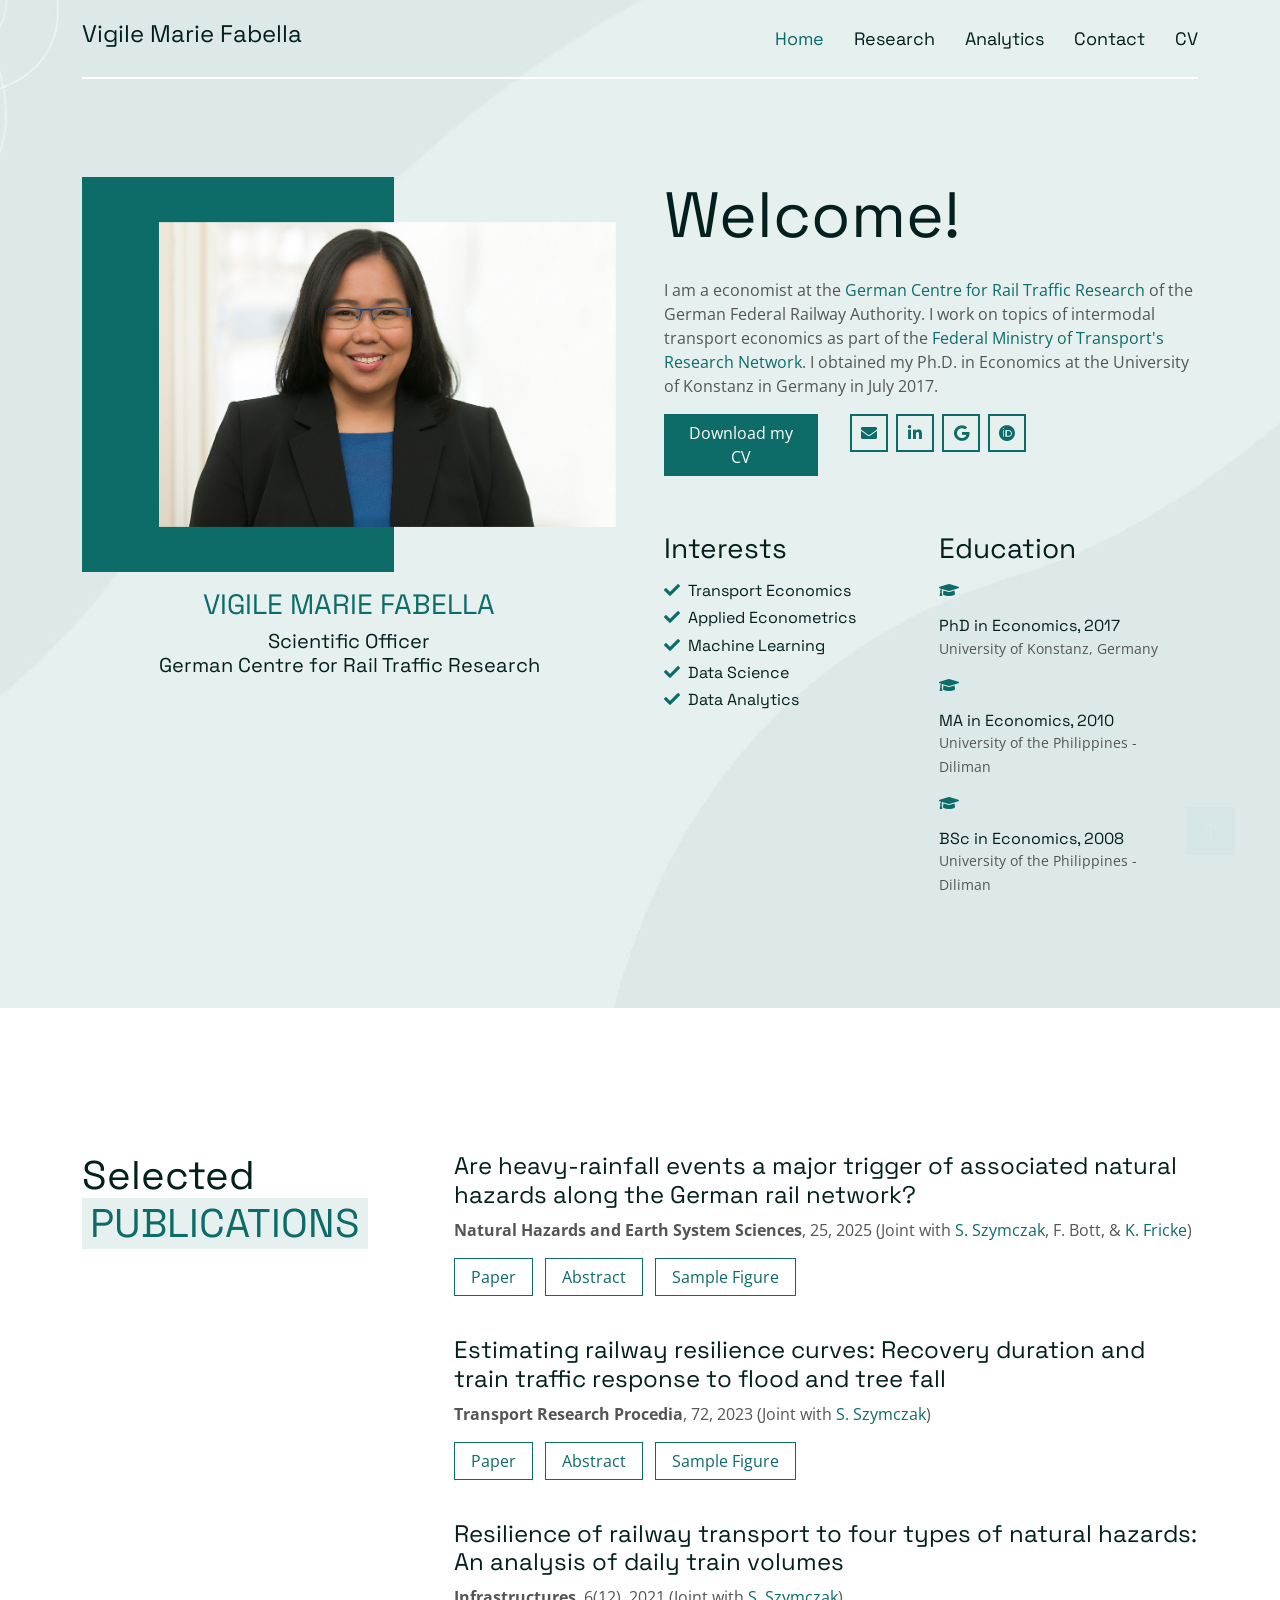
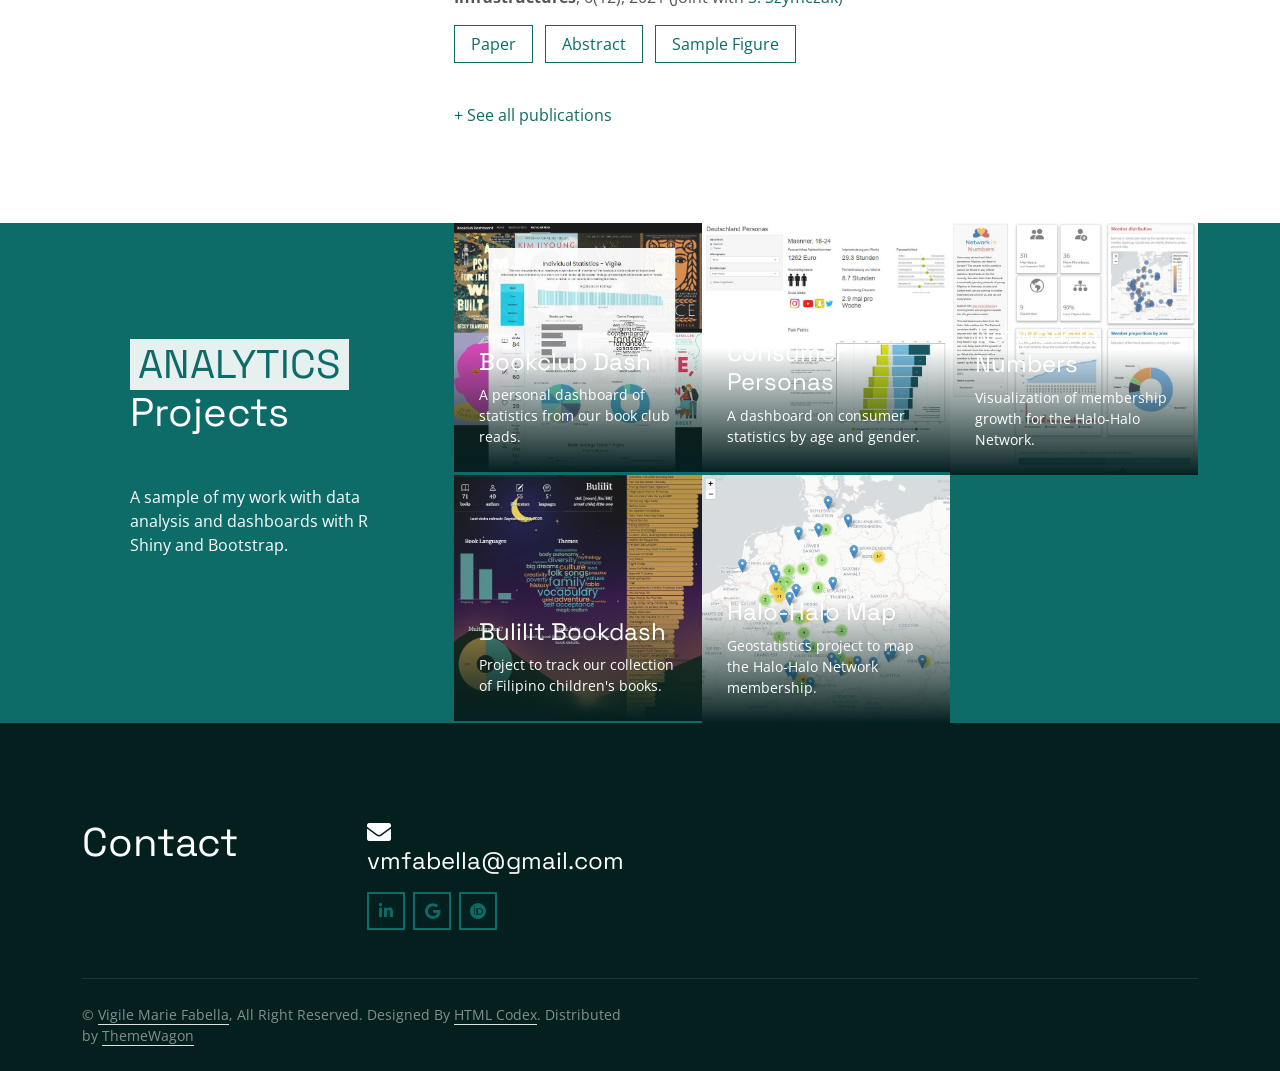
==== commit 49d714c1: "update" ====
--- a/index.html
+++ b/index.html
@@ -174,9 +174,9 @@
                     (Joint with <a href="https://www.researchgate.net/profile/Sonja-Szymczak-2" target=_blank>S. Szymczak</a>, F. Bott, & 
                     <a href="https://www.researchgate.net/profile/Katharina-Fricke" target=_blank>K. Fricke</a>)</p>
                     <p></p>
-                    <a class="btn btn-outline-primary px-4 me-2" href="https://doi.org/10.5194/nhess-25-683-2025" target = "_blank">Paper</a>
-                    <a class="btn btn-outline-primary px-4 me-2" data-bs-toggle="collapse" href="#rainAbstract" role="button" aria-expanded="false" aria-controls="rainAbstract">Abstract</a>
-                    <a class="btn btn-outline-primary px-4 me-2" data-bs-toggle="collapse" href="#rainViz" role="button" aria-expanded="false" aria-controls="rainViz">Sample Figure</a></p>
+                    <a class="btn btn-outline-primary px-3 me-2" href="https://doi.org/10.5194/nhess-25-683-2025" target = "_blank">Paper</a>
+                    <a class="btn btn-outline-primary px-3 me-2" data-bs-toggle="collapse" href="#rainAbstract" role="button" aria-expanded="false" aria-controls="rainAbstract">Abstract</a>
+                    <a class="btn btn-outline-primary px-3 me-2" data-bs-toggle="collapse" href="#rainViz" role="button" aria-expanded="false" aria-controls="rainViz">Sample Figure</a></p>
                     <div class="collapse" id="rainAbstract">
                         Heavy-rainfall events and associated natural hazards pose a major threat to rail transport and infrastructure. In this study, the correlation between heavy-rainfall events and three associated natural hazards was investigated using geographic information system (GIS) analyses and random-effects logistic models. The spatiotemporal linkage of a damage database from Deutsche Bahn (DB) Netz AG and the catalogue of radar-based heavy-rainfall events (CatRaRE) from the German Weather Service (DWD) revealed that almost every part of the German rail network was affected by at least one heavy-rainfall event between 2011 and 2021, with 23 % of the flood events, 14 % of the gravitational mass movements, and 2 % of the tree fall events occurring after a heavy-rainfall event. The random-effects logistic regression models showed that a heavy-rainfall event significantly increases the odds of occurrence of a flood (tree fall) by a factor of 22.7 (3.62). We find no evidence of an effect on gravitational mass movements. The heavy-rainfall index and the 21 d antecedent precipitation index were determined to be the characteristics of the heavy-rainfall events with the strongest impact on all three natural hazards. The results underline the importance of gaining more precise knowledge about the impact of climate triggers on natural hazard-related disturbances in order to make rail transport more resilient.
                         </div>
@@ -191,10 +191,10 @@
                       (Joint with <a href="https://www.researchgate.net/profile/Sonja-Szymczak-2" target=_blank>S. Szymczak</a>) 
                     </p>
                     <p></p>
-                    <a class="btn btn-outline-primary px-4 me-2" href="https://doi.org/10.1016/j.trpro.2023.11.671" target = "_blank">Paper</a>
-                    <a class="btn btn-outline-primary px-4 me-2" data-bs-toggle="collapse" href="#rescurvesAbstract" role="button" 
+                    <a class="btn btn-outline-primary px-3 me-2" href="https://doi.org/10.1016/j.trpro.2023.11.671" target = "_blank">Paper</a>
+                    <a class="btn btn-outline-primary px-3 me-2" data-bs-toggle="collapse" href="#rescurvesAbstract" role="button" 
                     aria-expanded="false" aria-controls="rescurvesAbstract">Abstract</a>
-                    <a class="btn btn-outline-primary px-4 me-2" data-bs-toggle="collapse" href="#rescurvesViz" role="button" aria-expanded="false" aria-controls="rescurvesViz">Sample Figure</a></p>
+                    <a class="btn btn-outline-primary px-3 me-2" data-bs-toggle="collapse" href="#rescurvesViz" role="button" aria-expanded="false" aria-controls="rescurvesViz">Sample Figure</a></p>
                     <div class="collapse" id="rescurvesAbstract">
                         An important aspect of transport infrastructure resilience is recovery, i.e. the process of returning to original service levels after a disruption. In this paper, we estimate recovery trajectories of the German rail network for two specific types of natural hazards: floods and tree fall. Extensive traffic data on track segments of the Deutsche Bahn are matched to geospatial information on disruptive flood and tree-fall events between 2018-2020. We quantify mean resilience curves for flood and tree-fall events by taking average train counts for each day within a (–7, +14)-day window. Results suggest that traffic takes about three days on average to return to normal operations after a tree-fall disruption lasting longer than one day, while it takes five days on average to recover from a flood. Trajectories vary according to route type and are influenced by seasonal weather conditions.
                     </div>
@@ -209,10 +209,10 @@
                       (Joint with <a href="https://www.researchgate.net/profile/Sonja-Szymczak-2" target=_blank>S. Szymczak</a>) 
                     </p>
                     <p></p>
-                    <a class="btn btn-outline-primary px-4 me-2" href="https://doi.org/10.3390/infrastructures6120174" target = "_blank">Paper</a>
-                    <a class="btn btn-outline-primary px-4 me-2" data-bs-toggle="collapse" href="#resilienceAbstract" role="button" aria-expanded="false" 
+                    <a class="btn btn-outline-primary px-3 me-2" href="https://doi.org/10.3390/infrastructures6120174" target = "_blank">Paper</a>
+                    <a class="btn btn-outline-primary px-3 me-2" data-bs-toggle="collapse" href="#resilienceAbstract" role="button" aria-expanded="false" 
                     aria-controls="resilienceAbstract">Abstract</a>
-                    <a class="btn btn-outline-primary px-4 me-2" data-bs-toggle="collapse" href="#resilienceViz" role="button" aria-expanded="false" aria-controls="resilienceViz">Sample Figure</a></p>
+                    <a class="btn btn-outline-primary px-3 me-2" data-bs-toggle="collapse" href="#resilienceViz" role="button" aria-expanded="false" aria-controls="resilienceViz">Sample Figure</a></p>
                     <div class="collapse" id="resilienceAbstract">
                         A crucial step in measuring the resilience of railway infrastructure is to quantify the extent of its vulnerability to natural hazards. In this paper, we analyze the vulnerability of the German railway network to four types of natural hazards that regularly cause disruptions in German rail operations: floods, mass movements, slope fires, and tree falls. Using daily train traffic data matched with various data on disruptive events, we quantify the extent to which these four types of natural hazard reduce daily train traffic volumes. With a negative binomial count data regression, we find evidence that the track segments of the German railway network are most vulnerable to floods, followed by mass movements and tree-fall events. On average, floods reduce traffic on track segments by 19% of the average daily train traffic, mass movements by 16%, and tree fall by 4%. Moreover, when more than one type of natural hazard affects the track segment on the same day, train traffic on that segment falls by 34% of the average train traffic. Slope fires have an ambiguous and nonrobust effect on train traffic due to the reverse causality due to its triggering factors. This is the first study that attempts to rank different natural hazards according to their impact on railway traffic. The results have implications for the selection of resilience strategy and can help prioritize policy measures.
                     </div>
@@ -230,8 +230,8 @@
                     (Joint with <a href="https://sites.google.com/site/lunabellani/" target=_blank>L. Bellani</a> & 
                     <a href="https://www.kberriochoa.com/" target=_blank>K. Berriochoa</a>) </p>
                     <p></p>
-                    <a class="btn btn-outline-primary px-4 me-2" href="https://doi.org/10.1093/ser/mwad038" target = "_blank">Paper</a>
-                    <a class="btn btn-outline-primary px-4 me-2" data-bs-toggle="collapse" href="#mobilityAbstract" role="button" aria-expanded="false" aria-controls="mobilityAbstract">Abstract</a></p>
+                    <a class="btn btn-outline-primary px-3 me-2" href="https://doi.org/10.1093/ser/mwad038" target = "_blank">Paper</a>
+                    <a class="btn btn-outline-primary px-3 me-2" data-bs-toggle="collapse" href="#mobilityAbstract" role="button" aria-expanded="false" aria-controls="mobilityAbstract">Abstract</a></p>
                     <div class="collapse" id="mobilityAbstract">
                         A vast literature has examined how perceptions of mobility shape demand for redistribution. These studies generally refer to contemporaneous tax policies demanded by those directly impacted. But social mobility is often measured as changes across generations. To account for these intergenerational effects, our analysis focuses on educational policies. We examine how social mobility at the district level explains legislative support for inclusive education policies. We first develop an electoral competition model where voters are altruistic parents, politicians are office seeking and the future economic status of the children is affected both by the degree of income mobility and by public education policies. We then analyze a newly compiled dataset of roll-call votes on California education legislation matched with electoral district levels of income mobility. In line with the model, our analysis suggests that upward mobility in a district negatively predicts legislative support for redistributive education bills.
                         </div><br/>
@@ -243,8 +243,8 @@
                     (Joint with <a href="https://sites.google.com/site/lunabellani/" target=_blank>L. Bellani</a> & 
                     <a href="https://sites.google.com/view/francescoscervini/francesco-scervini" target=_blank>F. Scervini</a>) </p>
                     <p></p>
-                    <a class="btn btn-outline-primary px-4 me-2" href="https://doi.org/10.1016/j.ejpoleco.2022.102283" target = "_blank">Paper</a>
-                    <a class="btn btn-outline-primary px-4 me-2" data-bs-toggle="collapse" href="#compromiseAbstract" role="button" aria-expanded="false" aria-controls="compromiseAbstract">Abstract</a></p>
+                    <a class="btn btn-outline-primary px-3 me-2" href="https://doi.org/10.1016/j.ejpoleco.2022.102283" target = "_blank">Paper</a>
+                    <a class="btn btn-outline-primary px-3 me-2" data-bs-toggle="collapse" href="#compromiseAbstract" role="button" aria-expanded="false" aria-controls="compromiseAbstract">Abstract</a></p>
                     <div class="collapse" id="compromiseAbstract">
                         Policy reforms are often multifaceted. In the rent-seeking literature policies are usually taken as one-dimensional. This paper models policy formation using a political contest with endogenous policy proposals containing two dimensions, e.g. access and quality of education. The two dimensions provide an opportunity to trade off one policy over another to make the lobbying opposition less aggressive. In a first stage, the government proposes a reform over the two policies, and in a second stage engages in a contest with an interest group over the enactment of the proposed reform. As a result, the government makes a compromise, under-proposing in the policy the interest group opposes and over-proposing in the policy the interest group desires. Effectively, there will be strategic bundling of desired policies with undesired ones in an attempt to increase enactment probability and overall utility. We study this prediction empirically using a newly complied dataset on education legislation in the states of California, Illinois and Texas. Results suggest that stronger opposition is associated with less quality reforms. Moreover, as predicted by the model, when bundling access reforms together with quality, the negative effect is counteracted.
                         </div><br/>
@@ -254,10 +254,10 @@
                     <p class="mb-0"><b>European Journal of Political Economy</b>, 48, 2017
                     </p>
                     <p></p>
-                    <a class="btn btn-outline-primary px-4 me-2" href="https://doi.org/10.1016/j.ejpoleco.2016.07.005" target = "_blank">Paper</a>
-                    <a class="btn btn-outline-primary px-4 me-2" data-bs-toggle="collapse" href="#polecAbstract" role="button" aria-expanded="false" 
+                    <a class="btn btn-outline-primary px-3 me-2" href="https://doi.org/10.1016/j.ejpoleco.2016.07.005" target = "_blank">Paper</a>
+                    <a class="btn btn-outline-primary px-3 me-2" data-bs-toggle="collapse" href="#polecAbstract" role="button" aria-expanded="false" 
                     aria-controls="polecAbstract">Abstract</a>
-                    <a class="btn btn-outline-primary px-4 me-2" data-bs-toggle="collapse" href="#poleconViz" role="button" aria-expanded="false" aria-controls="poleconViz">Sample Figure</a></p>
+                    <a class="btn btn-outline-primary px-3 me-2" data-bs-toggle="collapse" href="#poleconViz" role="button" aria-expanded="false" aria-controls="poleconViz">Sample Figure</a></p>
                     <div class="collapse" id="polecAbstract">
                         Education reforms come in two general types: access and quality reforms. Access reforms provide more educational opportunities, while quality reforms improve educational effectiveness. This paper investigates empirically the factors affecting the enactment of these two kinds of reforms in public primary and secondary education. By using a novel dataset of U.S. state legislation from 2008 to 2013, we find that both access and quality reforms are more likely in times of bad educational outcomes. Moreover, this is the first study documenting that teachers' union strength correlates positively with access reforms and negatively with quality reforms. Our results also shed light on the way teachers' unions promote their political interests: both lobbying and contributions are effective at opposing undesired reforms, but contributions have an extra effect of influencing the enactment of desired reforms.
                     </div>
@@ -273,10 +273,10 @@
                     (Joint with <a href="https://www.researchgate.net/profile/Joseph-Capuno" target=_blank>J. Capuno</a> and <a href="https://www.researchgate.net/scientific-contributions/Carlos-Antonio-R-Tan-43329980" target=_blank>C. Tan Jr.</a>)
                     </p>
                     <p></p>
-                    <a class="btn btn-outline-primary px-4 me-2" href="https://doi.org/10.1177/1010539511430996" target = "_blank">Paper</a>
-                    <a class="btn btn-outline-primary px-4 me-2" data-bs-toggle="collapse" href="#toiletAbstract" role="button" aria-expanded="false" 
+                    <a class="btn btn-outline-primary px-3 me-2" href="https://doi.org/10.1177/1010539511430996" target = "_blank">Paper</a>
+                    <a class="btn btn-outline-primary px-3 me-2" data-bs-toggle="collapse" href="#toiletAbstract" role="button" aria-expanded="false" 
                     aria-controls="toiletAbstract">Abstract</a>
-                    <a class="btn btn-outline-primary px-4 me-2" data-bs-toggle="collapse" href="#toiletViz" role="button" aria-expanded="false" aria-controls="toiletViz">Sample Figure</a></p>
+                    <a class="btn btn-outline-primary px-3 me-2" data-bs-toggle="collapse" href="#toiletViz" role="button" aria-expanded="false" aria-controls="toiletViz">Sample Figure</a></p>
                     <div class="collapse" id="toiletAbstract">
                         Similar to other developing countries, diarrhea in the Philippines continues to be among the top causes of child mortality and morbidity. In pursuit of its Millennium Development Goals, the Philippine government commits to reduce child deaths and provide water and sanitation services to more rural households by 2015. Applying propensity score matching on the 1993, 1998, 2003, and 2008 rounds of the National Demographic and Health Survey to estimate the average treatment effect on the treated, it is found that the incidence of diarrhea among under-5 children is lower by as much as 4.5% in households with access to piped water and 10% in those with their own flush toilets, relative to comparable households. These findings underscore the need to ensure the quality of drinking water from the pipe or from other improved sources at the point of use, and the provision of improved and own sanitation facilities.
                     </div>
@@ -294,8 +294,8 @@
                     <a href="https://www.researchgate.net/scientific-contributions/Carlos-Antonio-R-Tan-43329980" target=_blank>C. Tan Jr.</a>)
                     </p>
                     <p></p>
-                    <a class="btn btn-outline-primary px-4 me-2" href="https://doi.org/10.1093/acprof:oso/9780198737506.003.0010" target = "_blank">Chapter</a>
-                    <a class="btn btn-outline-primary px-4 me-2" data-bs-toggle="collapse" href="#yardstickAbstract" role="button" aria-expanded="false" 
+                    <a class="btn btn-outline-primary px-3 me-2" href="https://doi.org/10.1093/acprof:oso/9780198737506.003.0010" target = "_blank">Chapter</a>
+                    <a class="btn btn-outline-primary px-3 me-2" data-bs-toggle="collapse" href="#yardstickAbstract" role="button" aria-expanded="false" 
                     aria-controls="yardstickAbstract">Abstract</a></p>
                     <div class="collapse" id="yardstickAbstract">
                         Using a panel dataset of cities and municipalities in the Philippines in 2001, 2004, and 2007, the study presented in this chapter investigated whether a local government’s expenditures or revenues from local sources are influenced by the fiscal behavior of its neighboring localities, controlling for the mayor’s term limit status. The results did not find effects of yardstick competition on local governments’ total fiscal spending (net of general public services). In localities with incumbent mayors who are eligible for another term (or belong to political dynasties), the effect of yardstick competition is positive on the provision of social and economic services. However, its effect is negative on local revenues, which suggests other forms of local government interactions are at play. The results support a policy promoting greater access to information to promote overall performance, and also caution about the limited impact of such policy in areas where incumbents are in their last term.
@@ -306,8 +306,8 @@
                     <h4>Democracy and poverty reduction</h4>
                     <p class="mb-0"><b>Philippine Review of Economics</b>, 45(2), 2008 (Joint with C. Oyales)</p>
                     <p></p>
-                    <a class="btn btn-outline-primary px-4 me-2" href="https://pre.econ.upd.edu.ph/index.php/pre/article/view/184" target = "_blank">Paper</a>
-                    <a class="btn btn-outline-primary px-4 me-2" data-bs-toggle="collapse" href="#povertyAbstract" role="button" aria-expanded="false" 
+                    <a class="btn btn-outline-primary px-3 me-2" href="https://pre.econ.upd.edu.ph/index.php/pre/article/view/184" target = "_blank">Paper</a>
+                    <a class="btn btn-outline-primary px-3 me-2" data-bs-toggle="collapse" href="#povertyAbstract" role="button" aria-expanded="false" 
                     aria-controls="povertyAbstract">Abstract</a></p>
                     <div class="collapse" id="povertyAbstract">
                         The past decade was witness to the rapid economic growth of countries whose political systems deviate from conventional democratic philosophy. Countries such as Taiwan, Singapore, and South Korea, among others, have become big economies rivaling major players like the United States and the United Kingdom. On the other hand, democratic, low-income countries have experienced relatively sluggish growth. In this paper, we explore the influence of democracy and political freedom on economic growth, utilizing poverty reduction as its indicator. We will focus on identifying the requisites of a functioning democracy within the context of developing nations that will enable it to effectively reduce poverty. Utilizing the 2-stage least squares method of estimation, our findings suggest that democracy, in general, has a negative influence on poverty reduction for developing countries. However, when complemented with trade openness, primary education, regulatory quality, effective governance, and voice and accountability, the outcome becomes positive.
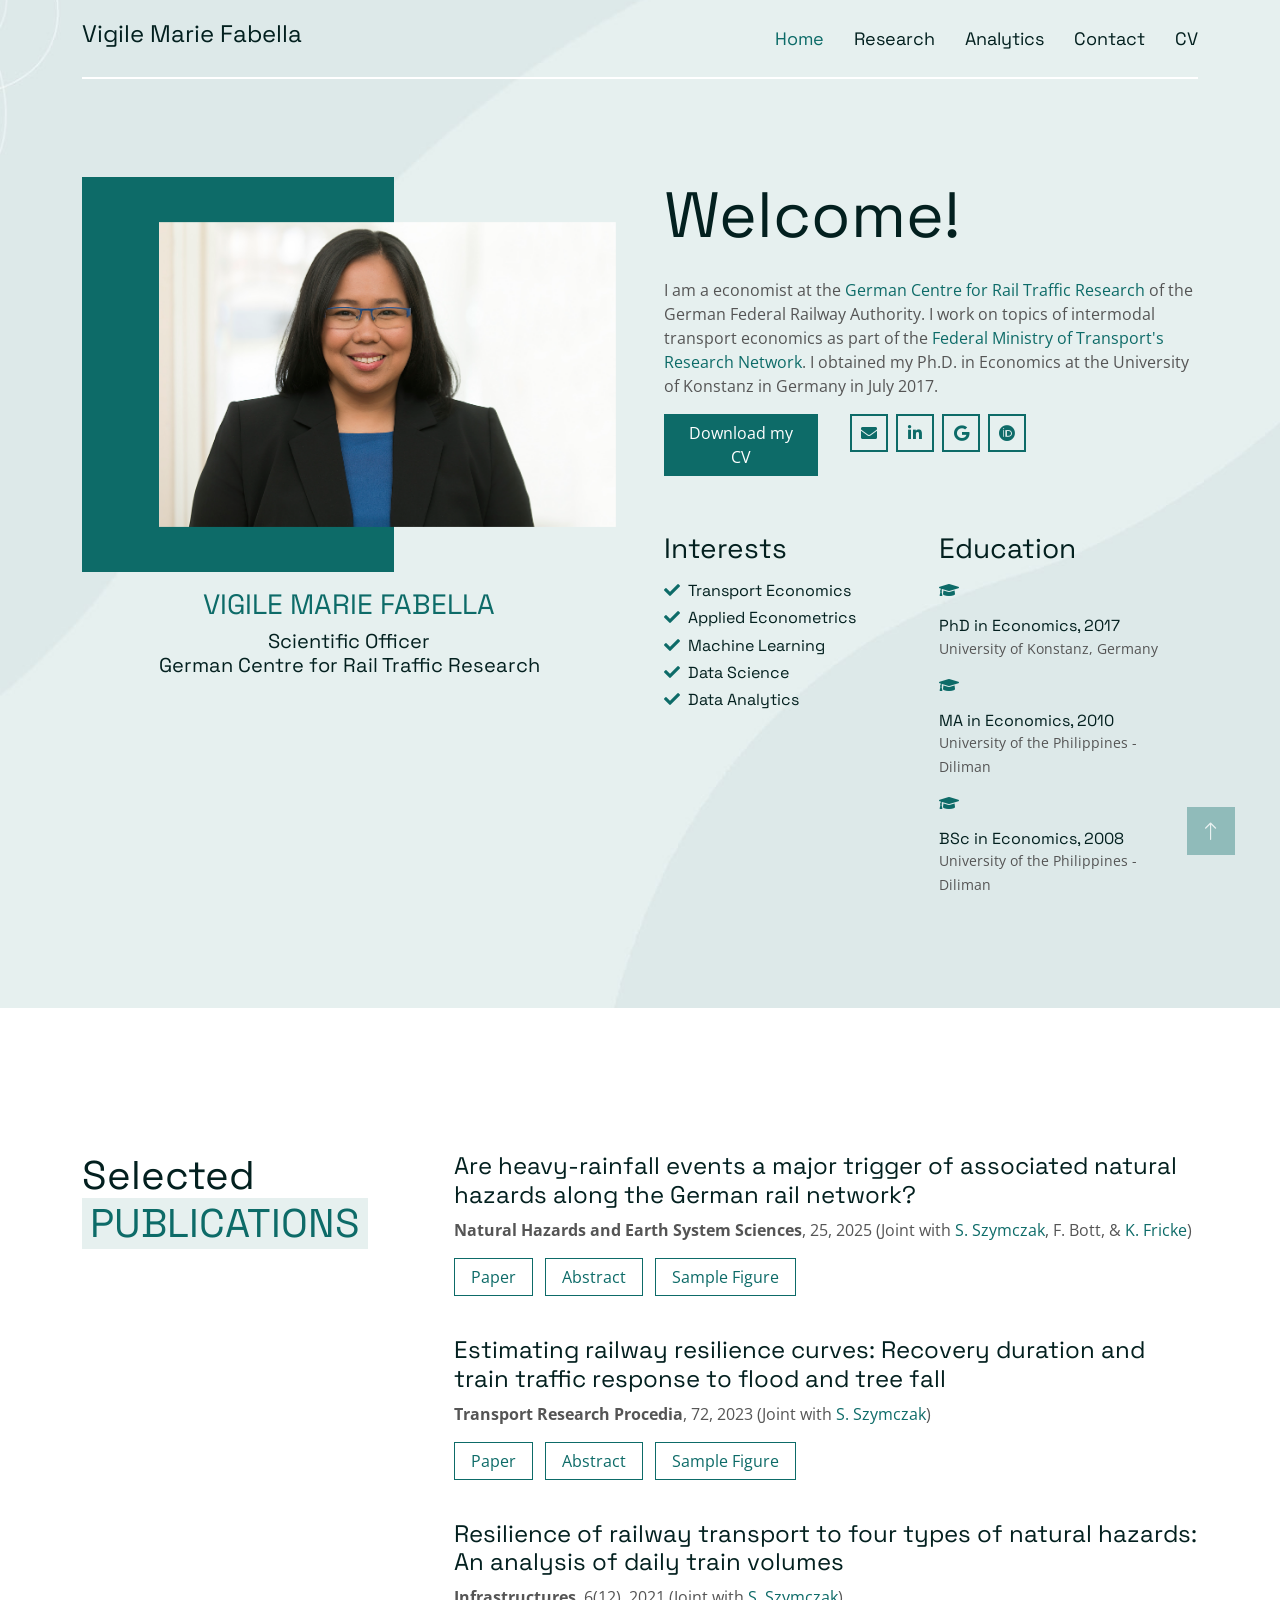
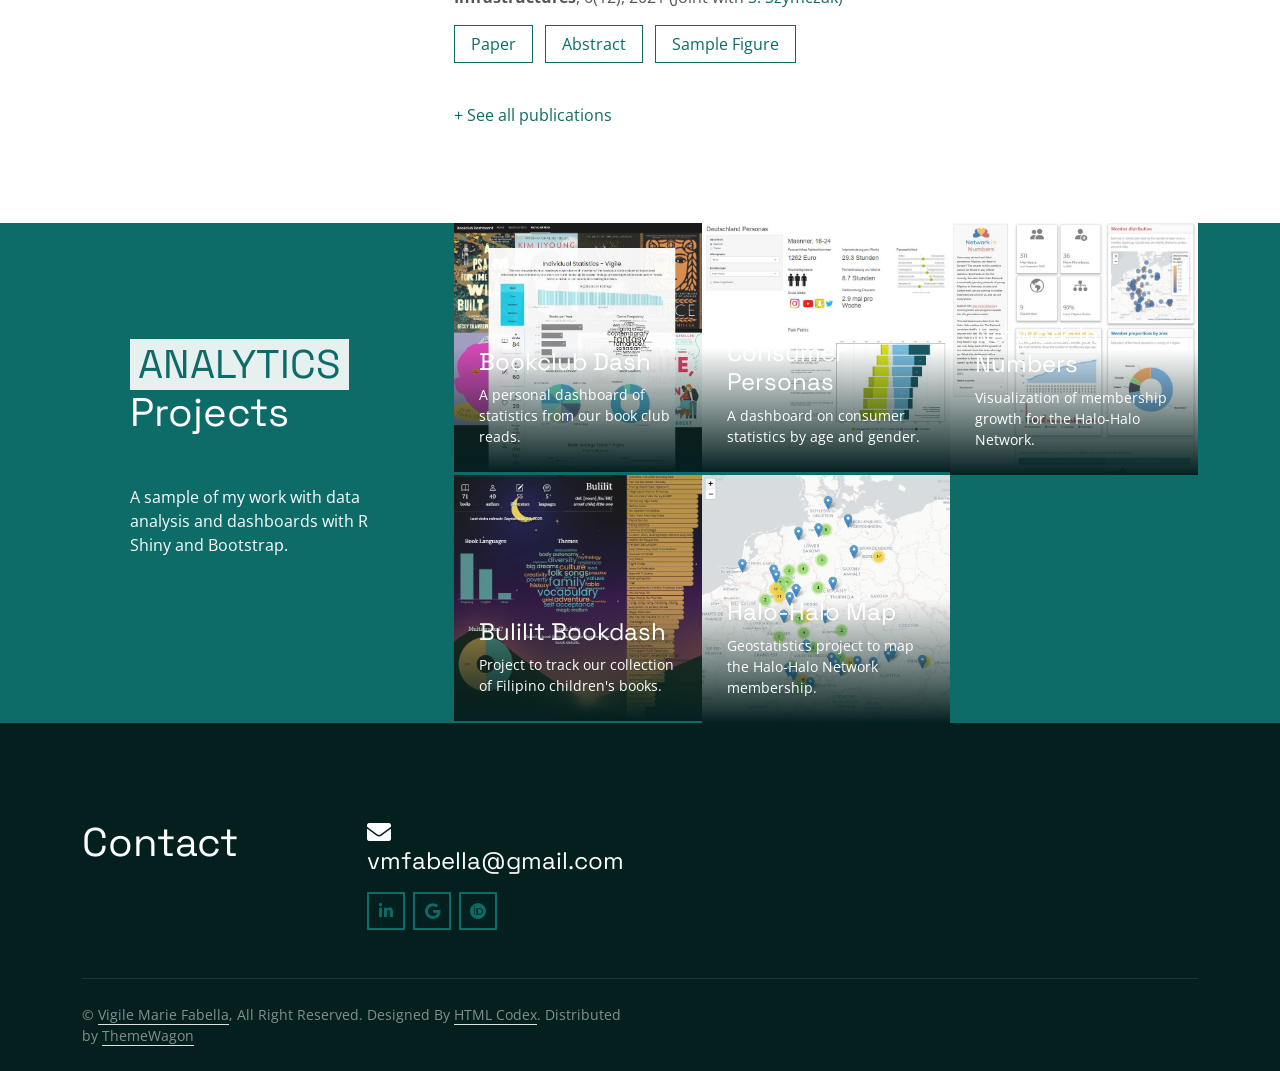
==== commit 6463a749: "kv-paper added" ====
--- a/index.html
+++ b/index.html
@@ -313,6 +313,36 @@
                         The past decade was witness to the rapid economic growth of countries whose political systems deviate from conventional democratic philosophy. Countries such as Taiwan, Singapore, and South Korea, among others, have become big economies rivaling major players like the United States and the United Kingdom. On the other hand, democratic, low-income countries have experienced relatively sluggish growth. In this paper, we explore the influence of democracy and political freedom on economic growth, utilizing poverty reduction as its indicator. We will focus on identifying the requisites of a functioning democracy within the context of developing nations that will enable it to effectively reduce poverty. Utilizing the 2-stage least squares method of estimation, our findings suggest that democracy, in general, has a negative influence on poverty reduction for developing countries. However, when complemented with trade openness, primary education, regulatory quality, effective governance, and voice and accountability, the outcome becomes positive.
                     </div><br/>
                     <!--- article end --->
+                    <h3>Working Papers</h3><br />
+                    
+                                            
+                    <!--- article start --->
+                    <h4>Road, rail and waterway freight traffic interactions at German trimodal hubs</h4>
+                    <p class="mb-0">Submitted. (Joint with L. May, P. Parche & M. Derr)</p>
+                    <p></p>
+                    <a class="btn btn-outline-primary px-3 me-2" href="assets/pdf/20250930_TRA_Fabella_etal_submitted.pdf" target = "_blank">Paper</a>
+                    <a class="btn btn-outline-primary px-3 me-2" data-bs-toggle="collapse" href="#KVAbstract" role="button" aria-expanded="false" 
+                    aria-controls="povertyAbstract">Abstract</a></p>
+                    <div class="collapse" id="KVAbstract">
+                        Intermodal freight transport is an essential and growing part of the whole 
+                        transportation system. However, traffic relationships between transport modes 
+                        along intermodal hubs have seldom been studied. This paper investigates the 
+                        dynamic relationships of freight traffic on road, rail, and waterways. We derive 
+                        daily incoming and outgoing traffic for inland waterway vessels, freight 
+                        trains, and trucks, and compile a dataset for German trimodal ports along 
+                        the river Rhine for 2023. Correlations and OLS regression analysis reveal the 
+                        concurrent and lagged interactions between the three modes of transport. Incoming 
+                        trucks are correlated with more outgoing trains and ships, and vice 
+                        versa. This holds true for both contemporaneous and one-day lag effects. 
+                        Incoming ships have a concurrent correlation with outgoing trains, but no 
+                        lagged effects. This is the first study to provide a longitudinal cross-modal 
+                        dataset of trimodal hubs and empirically investigate dynamic relationships 
+                        between transport modes. This paper contributes to the quantification of 
+                        intermodal shifts and thus enables a better understanding of traffic flows in 
+                        the freight transport network.
+                    </div><br/>
+                    <!--- article end --->
+
                   </div>
                   <!--- hidden publications end --->
                   <div id = "collapselink">
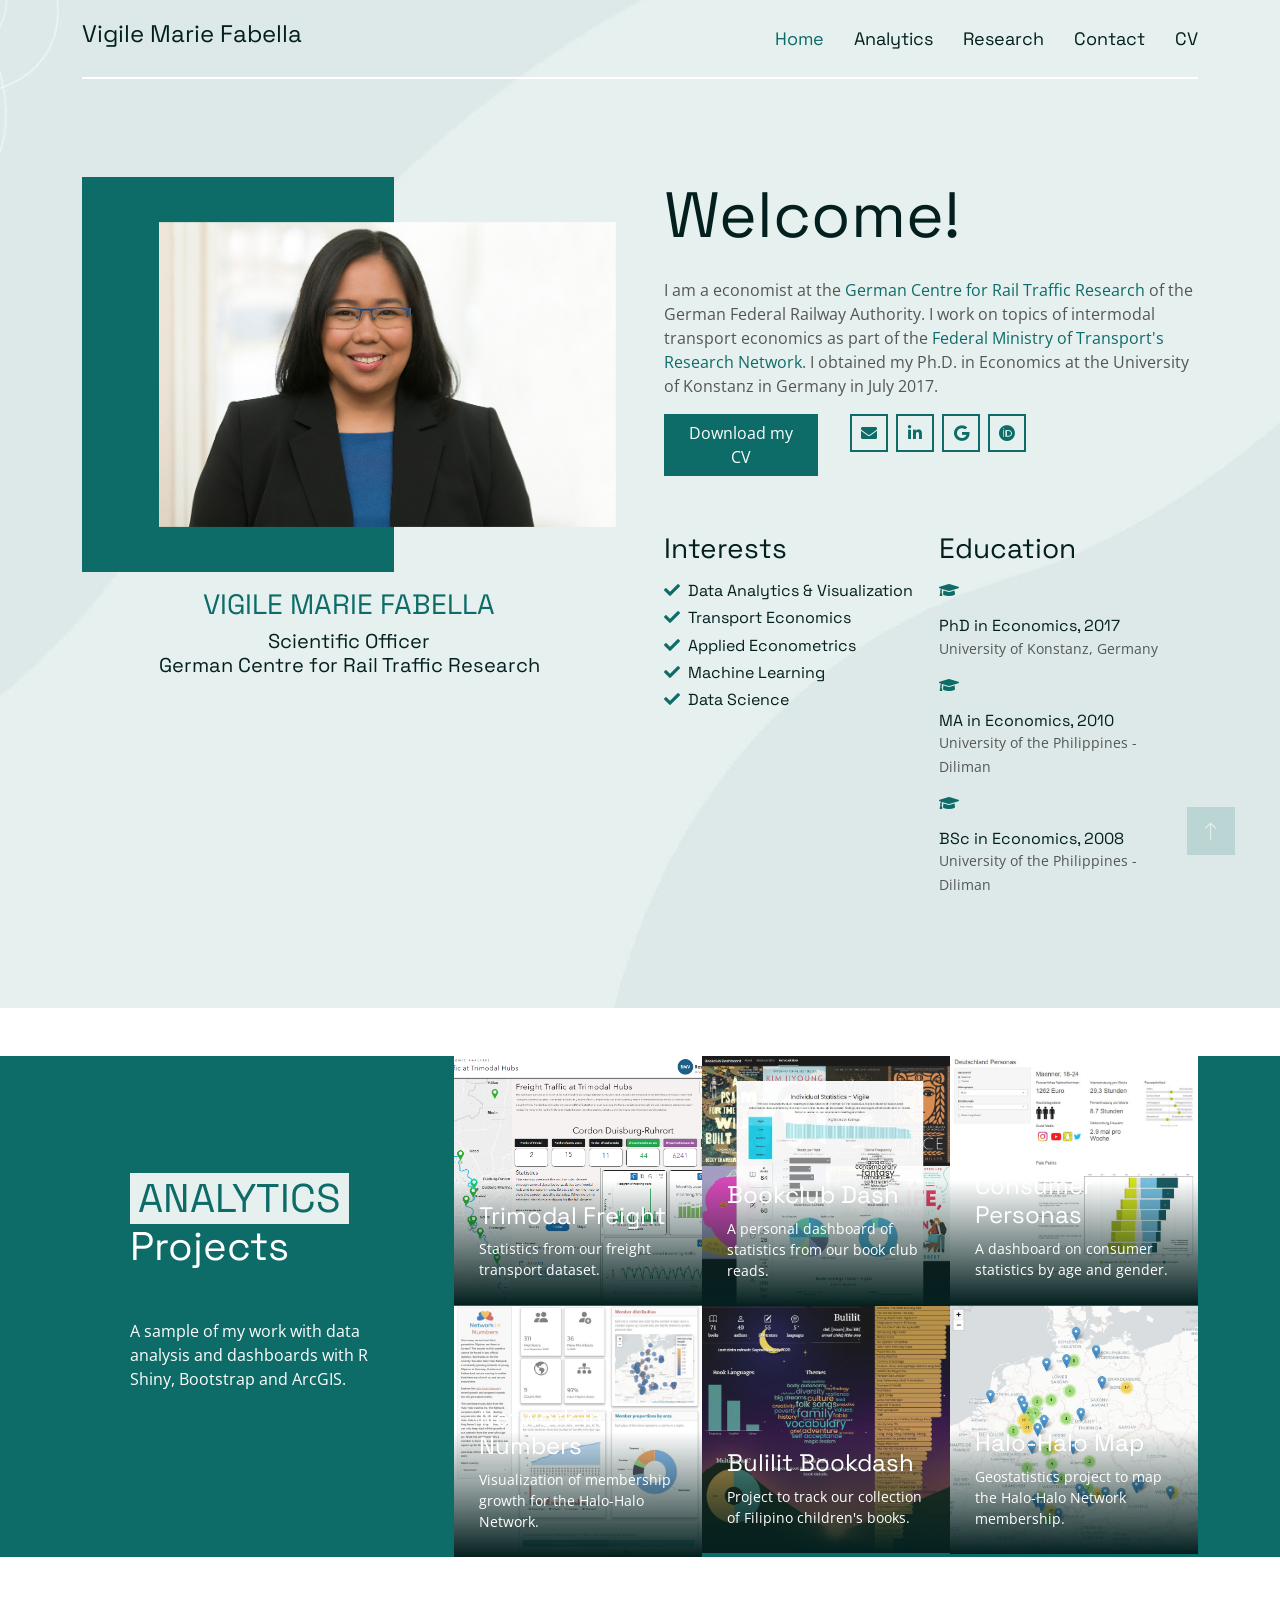
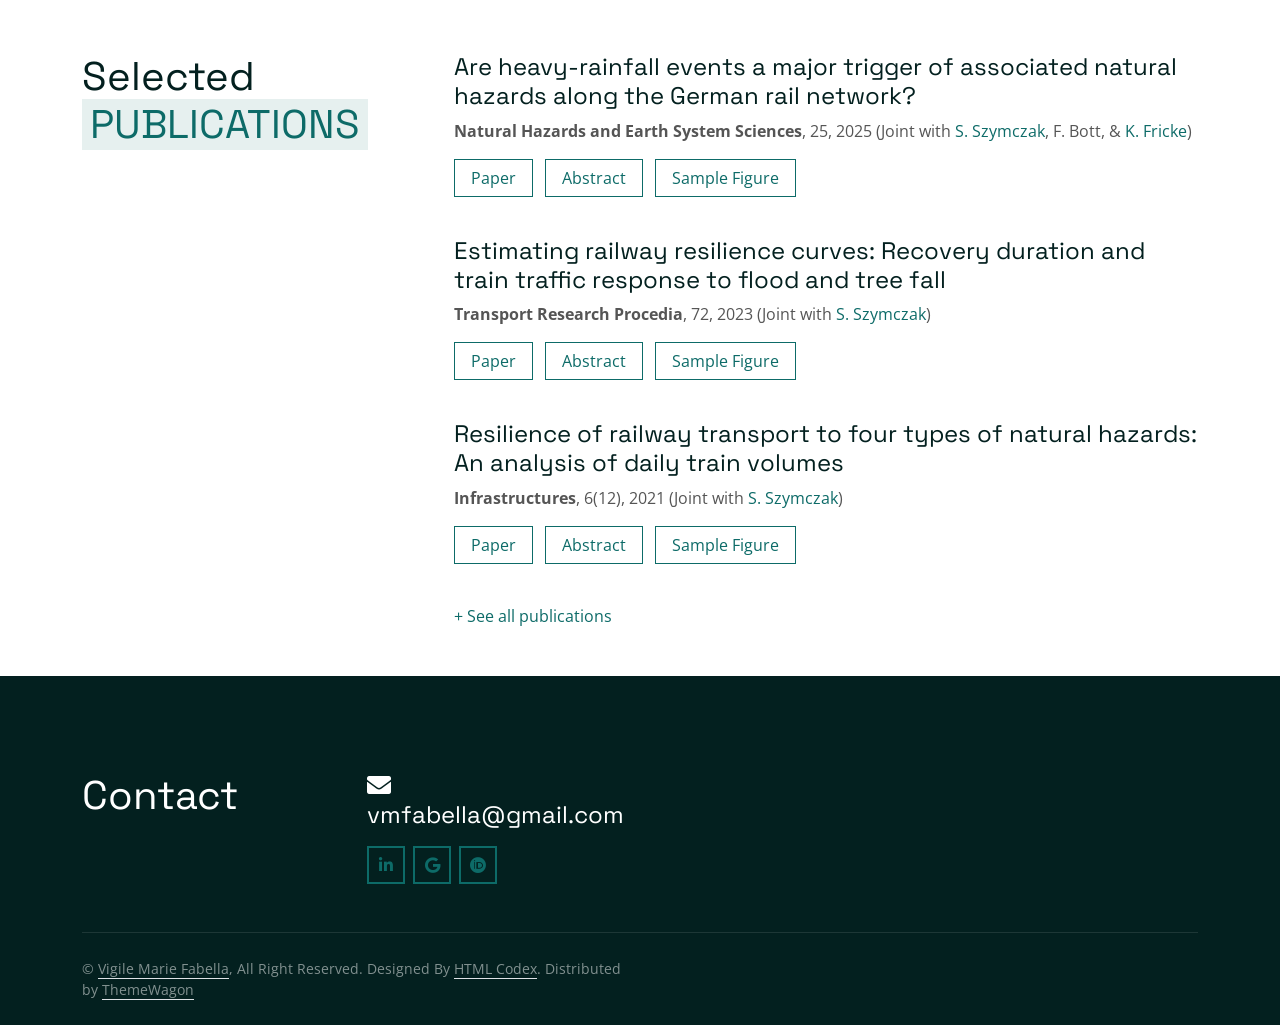
==== commit 469310ad: "added TF-Dashboard" ====
--- a/index.html
+++ b/index.html
@@ -56,8 +56,8 @@
                 <div class="collapse navbar-collapse" id="navbarCollapse">
                     <div class="navbar-nav ms-auto">
                         <a href="index.html" class="nav-item nav-link active">Home</a>
+                        <a href="#projects" class="nav-item nav-link">Analytics</a>
                         <a href="#research" class="nav-item nav-link">Research</a>
-                        <a href="#projects" class="nav-item nav-link">Analytics</a>
                         <a href="#contact" class="nav-item nav-link">Contact</a>
                         <a href="https://1drv.ms/b/c/27f5d381a081e18d/EeWkAp5cBhtGtelYMiAuq5ABRVA0FgE7eReU7GQdfvSdAg?e=RUhcvh" class="nav-item nav-link" target="_blank">CV</a>
                     </div>
@@ -108,11 +108,11 @@
                                         <div class="row g-3 mt-4">
                                             <div class="col-sm-6 wow fadeIn" data-wow-delay="0.2s">
                                                 <h3 class="mb-3">Interests</h3>
+                                                <h6 class="mb-2"><i class="fa fa-check text-primary me-2"></i>Data Analytics & Visualization</h6>
                                                 <h6 class="mb-2"><i class="fa fa-check text-primary me-2"></i>Transport Economics</h6>
                                                 <h6 class="mb-2"><i class="fa fa-check text-primary me-2"></i>Applied Econometrics</h6>
                                                 <h6 class="mb-2"><i class="fa fa-check text-primary me-2"></i>Machine Learning</h6>
                                                 <h6 class="mb-2"><i class="fa fa-check text-primary me-2"></i>Data Science</h6>
-                                                <h6 class="mb-2"><i class="fa fa-check text-primary me-2"></i>Data Analytics</h6>
                                             </div>
                                             <div class="col-sm-6 wow fadeIn" data-wow-delay="0.3s">
                                                 <h3 class="mb-3">Education</h3>
@@ -154,6 +154,87 @@
         </div>
     </div>
     <!-- Hero End -->
+
+
+
+
+
+    <!-- Project Start -->
+    <div class="container-fluid mt-5 bg-primary" id="projects">
+        <div class="container mt-5">
+            <div class="row g-0">
+                <div class="col-lg-4 wow fadeIn" data-wow-delay="0.1s">
+                    <div class="d-flex flex-column justify-content-center bg-primary h-100 p-5">
+                        <h1 class="text-white mb-5"><span
+                                class="text-uppercase text-primary bg-light px-2">Analytics</span> Projects</h1>
+                                <p class="text-white mb-5">A sample of my work with data analysis and dashboards with R Shiny, Bootstrap and ArcGIS.</p>
+                              
+                    </div>
+                </div>
+                <div class="col-lg-8">
+                    <div class="row g-0 bg-primary">
+                        <div class="col-md-6 col-lg-4 wow fadeIn" data-wow-delay="0.1s">
+                            <div class="project-item position-relative overflow-hidden">
+                                <img class="img-fluid w-100" src="assets/img/TF6_dash.PNG" alt="">
+                                <a class="project-overlay text-decoration-none" href="https://experience.arcgis.com/experience/e48acb40e29e4f978e7c519211de7f9c" target="_blank">
+                                    <h4 class="text-white">Trimodal Freight</h4>
+                                    <small class="text-white">Statistics from our freight transport dataset.</small>
+                                </a>
+                            </div>
+                        </div>
+                        <div class="col-md-6 col-lg-4 wow fadeIn" data-wow-delay="0.3s">
+                            <div class="project-item position-relative overflow-hidden">
+                                <img class="img-fluid w-100" src="assets/img/analytics_bookclub.JPG" alt="">
+                                <a class="project-overlay text-decoration-none" href="https://vmfabella.shinyapps.io/bookclubdash/" target="_blank">
+                                    <h4 class="text-white">Bookclub Dash</h4>
+                                    <small class="text-white">A personal dashboard of statistics from our book club reads.</small>
+                                </a>
+                            </div>
+                        </div>
+                        <div class="col-md-6 col-lg-4 wow fadeIn" data-wow-delay="0.6s">
+                            <div class="project-item position-relative overflow-hidden">
+                                <img class="img-fluid w-100" src="assets/img/analytics_persona.JPG" alt="">
+                                <a class="project-overlay text-decoration-none" href="https://vmfabella.shinyapps.io/sample/" target="_blank">
+                                    <h4 class="text-white">Consumer Personas</h4>
+                                    <small class="text-white">A dashboard on consumer statistics by age and gender.</small>
+                                </a>
+                            </div>
+                        </div>
+                        <div class="col-md-6 col-lg-4 wow fadeIn" data-wow-delay="0.4s">
+                            <div class="project-item position-relative overflow-hidden">
+                                <img class="img-fluid w-100" src="assets/img/analytics_halohalo.JPG" alt="">
+                                <a class="project-overlay text-decoration-none" href="https://vmfabella.shinyapps.io/halohalodash/" target="_blank">
+                                    <h4 class="text-white">Network in Numbers</h4>
+                                    <small class="text-white">Visualization of membership growth for the Halo-Halo Network.</small>
+                                </a>
+                            </div>
+                        </div>
+                        <div class="col-md-6 col-lg-4 wow fadeIn" data-wow-delay="0.2s">
+                            <div class="project-item position-relative overflow-hidden">
+                                <img class="img-fluid w-100" src="assets/img/analytics_bulilit.JPG" alt="">
+                                <a class="project-overlay text-decoration-none" href="https://vmfabella.shinyapps.io/BulilitBookdash/" target="_blank">
+                                    <h4 class="text-white">Bulilit Bookdash</h4>
+                                    <small class="text-white">Project to track our collection of Filipino children's books.</small>
+                                </a>
+                            </div>
+                        </div>
+                        <div class="col-md-6 col-lg-4 wow fadeIn" data-wow-delay="0.5s">
+                            <div class="project-item position-relative overflow-hidden">
+                                <img class="img-fluid w-100" src="assets/img/analytics_halomap.JPG" alt="">
+                                <a class="project-overlay text-decoration-none" href="https://vigilefab.github.io/halohalomap/map_cluster.html" target="_blank">
+                                    <h4 class="text-white">Halo-Halo Map</h4>
+                                    <small class="text-white">Geostatistics project to map the Halo-Halo Network membership.</small>
+                                </a>
+                            </div>
+                        </div>
+                    </div>
+                </div>
+            </div>
+        </div>
+    </div>
+    <!-- Project End -->
+
+
 
 
     <!-- Publications Start -->
@@ -318,7 +399,7 @@
                                             
                     <!--- article start --->
                     <h4>Road, rail and waterway freight traffic interactions at German trimodal hubs</h4>
-                    <p class="mb-0">Submitted. (Joint with L. May, P. Parche & M. Derr)</p>
+                    <p class="mb-0">Submitted. (Joint with L. May, P. Parche)</p>
                     <p></p>
                     <a class="btn btn-outline-primary px-3 me-2" href="assets/pdf/20250930_TRA_Fabella_etal_submitted.pdf" target = "_blank">Paper</a>
                     <a class="btn btn-outline-primary px-3 me-2" data-bs-toggle="collapse" href="#KVAbstract" role="button" aria-expanded="false" 
@@ -356,74 +437,6 @@
 
 
 
-    <!-- Project Start -->
-    <div class="container-fluid mt-5 bg-primary" id="projects">
-        <div class="container mt-5">
-            <div class="row g-0">
-                <div class="col-lg-4 wow fadeIn" data-wow-delay="0.1s">
-                    <div class="d-flex flex-column justify-content-center bg-primary h-100 p-5">
-                        <h1 class="text-white mb-5"><span
-                                class="text-uppercase text-primary bg-light px-2">Analytics</span> Projects</h1>
-                                <p class="text-white mb-5">A sample of my work with data analysis and dashboards with R Shiny and Bootstrap.</p>
-                              
-                    </div>
-                </div>
-                <div class="col-lg-8">
-                    <div class="row g-0 bg-primary">
-                        <div class="col-md-6 col-lg-4 wow fadeIn" data-wow-delay="0.3s">
-                            <div class="project-item position-relative overflow-hidden">
-                                <img class="img-fluid w-100" src="assets/img/analytics_bookclub.JPG" alt="">
-                                <a class="project-overlay text-decoration-none" href="https://vmfabella.shinyapps.io/bookclubdash/" target="_blank">
-                                    <h4 class="text-white">Bookclub Dash</h4>
-                                    <small class="text-white">A personal dashboard of statistics from our book club reads.</small>
-                                </a>
-                            </div>
-                        </div>
-                        <div class="col-md-6 col-lg-4 wow fadeIn" data-wow-delay="0.6s">
-                            <div class="project-item position-relative overflow-hidden">
-                                <img class="img-fluid w-100" src="assets/img/analytics_persona.JPG" alt="">
-                                <a class="project-overlay text-decoration-none" href="https://vmfabella.shinyapps.io/sample/" target="_blank">
-                                    <h4 class="text-white">Consumer Personas</h4>
-                                    <small class="text-white">A dashboard on consumer statistics by age and gender.</small>
-                                </a>
-                            </div>
-                        </div>
-                        <div class="col-md-6 col-lg-4 wow fadeIn" data-wow-delay="0.4s">
-                            <div class="project-item position-relative overflow-hidden">
-                                <img class="img-fluid w-100" src="assets/img/analytics_halohalo.JPG" alt="">
-                                <a class="project-overlay text-decoration-none" href="https://vmfabella.shinyapps.io/halohalodash/" target="_blank">
-                                    <h4 class="text-white">Network in Numbers</h4>
-                                    <small class="text-white">Visualization of membership growth for the Halo-Halo Network.</small>
-                                </a>
-                            </div>
-                        </div>
-                        <div class="col-md-6 col-lg-4 wow fadeIn" data-wow-delay="0.2s">
-                            <div class="project-item position-relative overflow-hidden">
-                                <img class="img-fluid w-100" src="assets/img/analytics_bulilit.JPG" alt="">
-                                <a class="project-overlay text-decoration-none" href="https://vmfabella.shinyapps.io/BulilitBookdash/" target="_blank">
-                                    <h4 class="text-white">Bulilit Bookdash</h4>
-                                    <small class="text-white">Project to track our collection of Filipino children's books.</small>
-                                </a>
-                            </div>
-                        </div>
-                        <div class="col-md-6 col-lg-4 wow fadeIn" data-wow-delay="0.5s">
-                            <div class="project-item position-relative overflow-hidden">
-                                <img class="img-fluid w-100" src="assets/img/analytics_halomap.JPG" alt="">
-                                <a class="project-overlay text-decoration-none" href="https://vigilefab.github.io/halohalomap/map_cluster.html" target="_blank">
-                                    <h4 class="text-white">Halo-Halo Map</h4>
-                                    <small class="text-white">Geostatistics project to map the Halo-Halo Network membership.</small>
-                                </a>
-                            </div>
-                        </div>
-                    </div>
-                </div>
-            </div>
-        </div>
-    </div>
-    <!-- Project End -->
-
-
-
 
     <!-- Contact Start -->
     <div class="container-fluid bg-dark text-white-50 footer pt-5" id="contact">
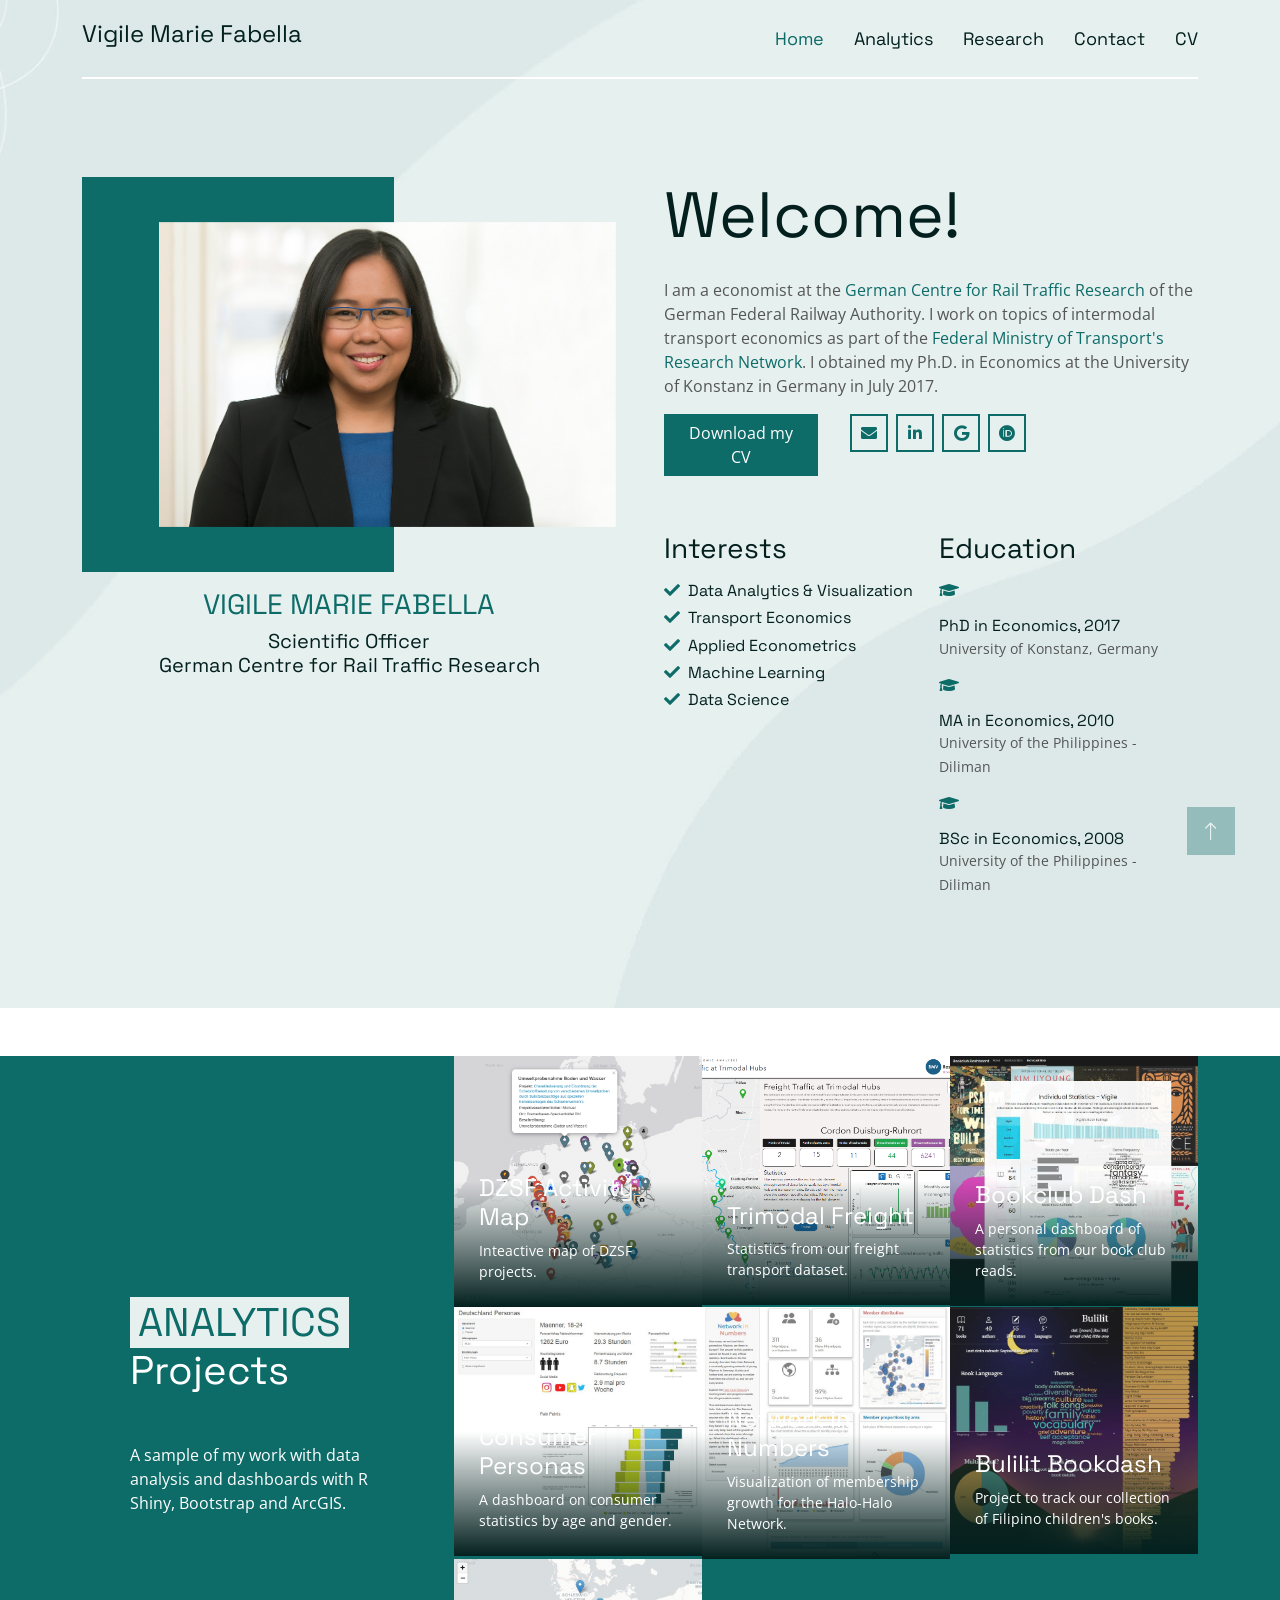
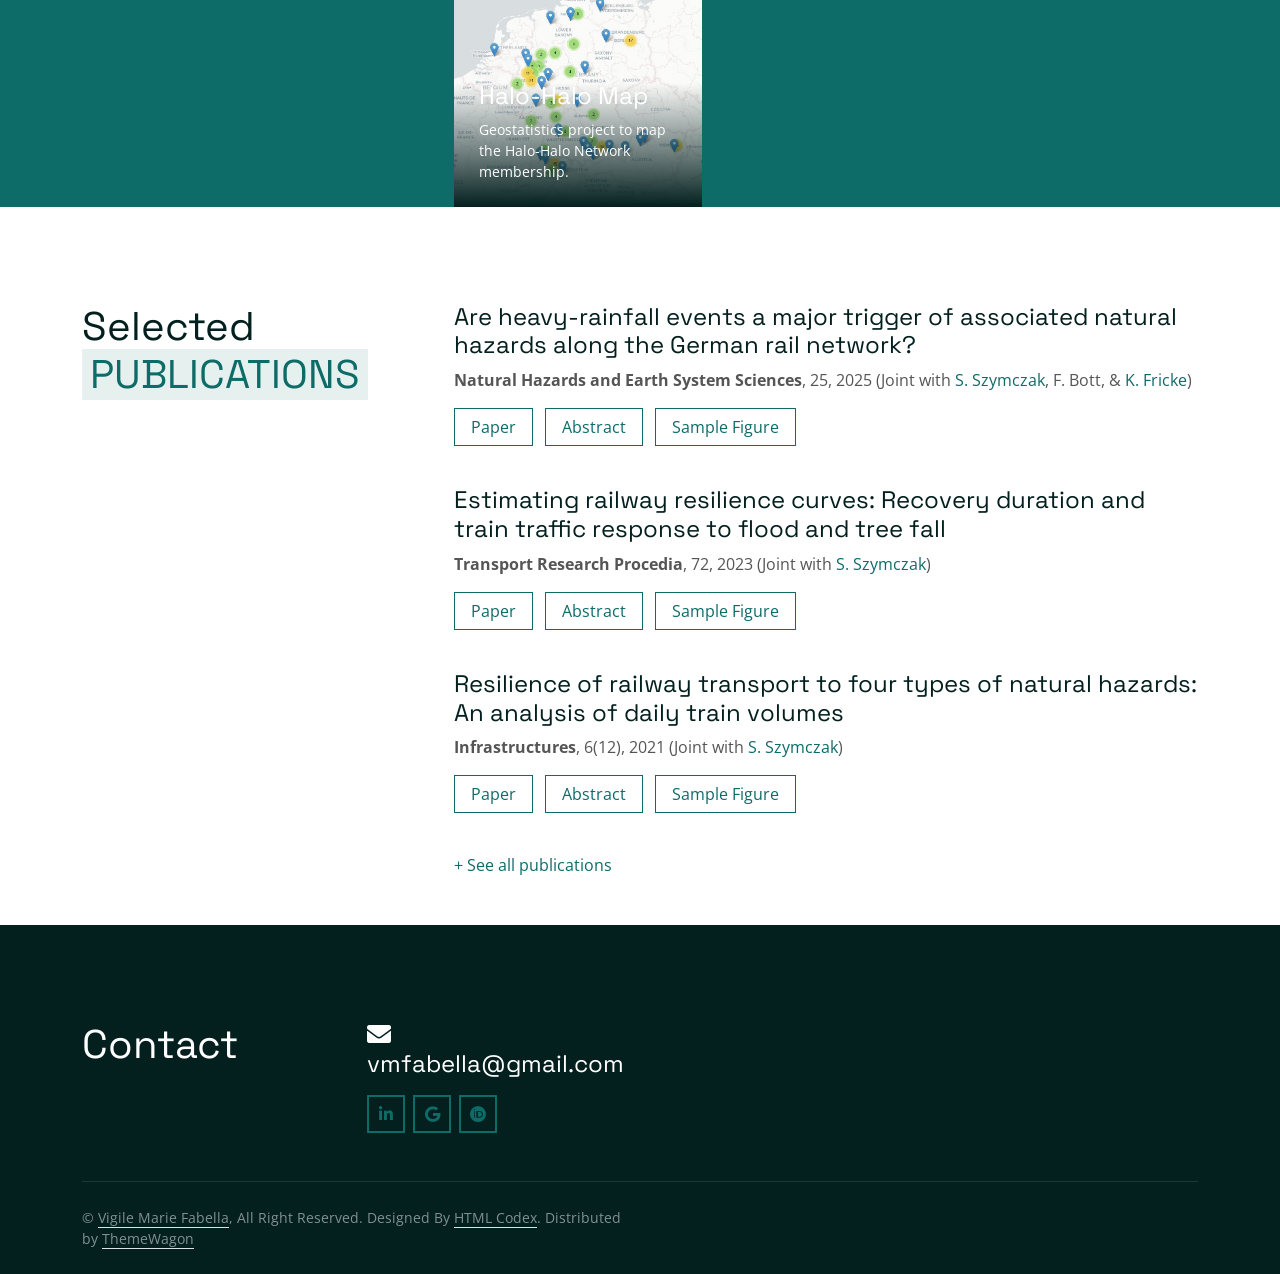
==== commit 1a1b6a71: "Added DZSF-Activity Map" ====
--- a/index.html
+++ b/index.html
@@ -175,8 +175,17 @@
                     <div class="row g-0 bg-primary">
                         <div class="col-md-6 col-lg-4 wow fadeIn" data-wow-delay="0.1s">
                             <div class="project-item position-relative overflow-hidden">
+                                <img class="img-fluid w-100" src="assets/img/Aktivitätskarte.PNG" alt="">
+                                <a class="project-overlay text-decoration-none" href="https://experience.arcgis.com/experience/e48acb40e29e4f978e7c519211de7f9c" target="_blank">
+                                    <h4 class="text-white">DZSF Activity Map</h4>
+                                    <small class="text-white">Inteactive map of DZSF projects.</small>
+                                </a>
+                            </div>
+                        </div>
+                        <div class="col-md-6 col-lg-4 wow fadeIn" data-wow-delay="0.5s">
+                            <div class="project-item position-relative overflow-hidden">
                                 <img class="img-fluid w-100" src="assets/img/TF6_dash.PNG" alt="">
-                                <a class="project-overlay text-decoration-none" href="https://experience.arcgis.com/experience/e48acb40e29e4f978e7c519211de7f9c" target="_blank">
+                                <a class="project-overlay text-decoration-none" href="https://test-aktivitaetskarte-ef3226.usercontent.opencode.de/" target="_blank">
                                     <h4 class="text-white">Trimodal Freight</h4>
                                     <small class="text-white">Statistics from our freight transport dataset.</small>
                                 </a>
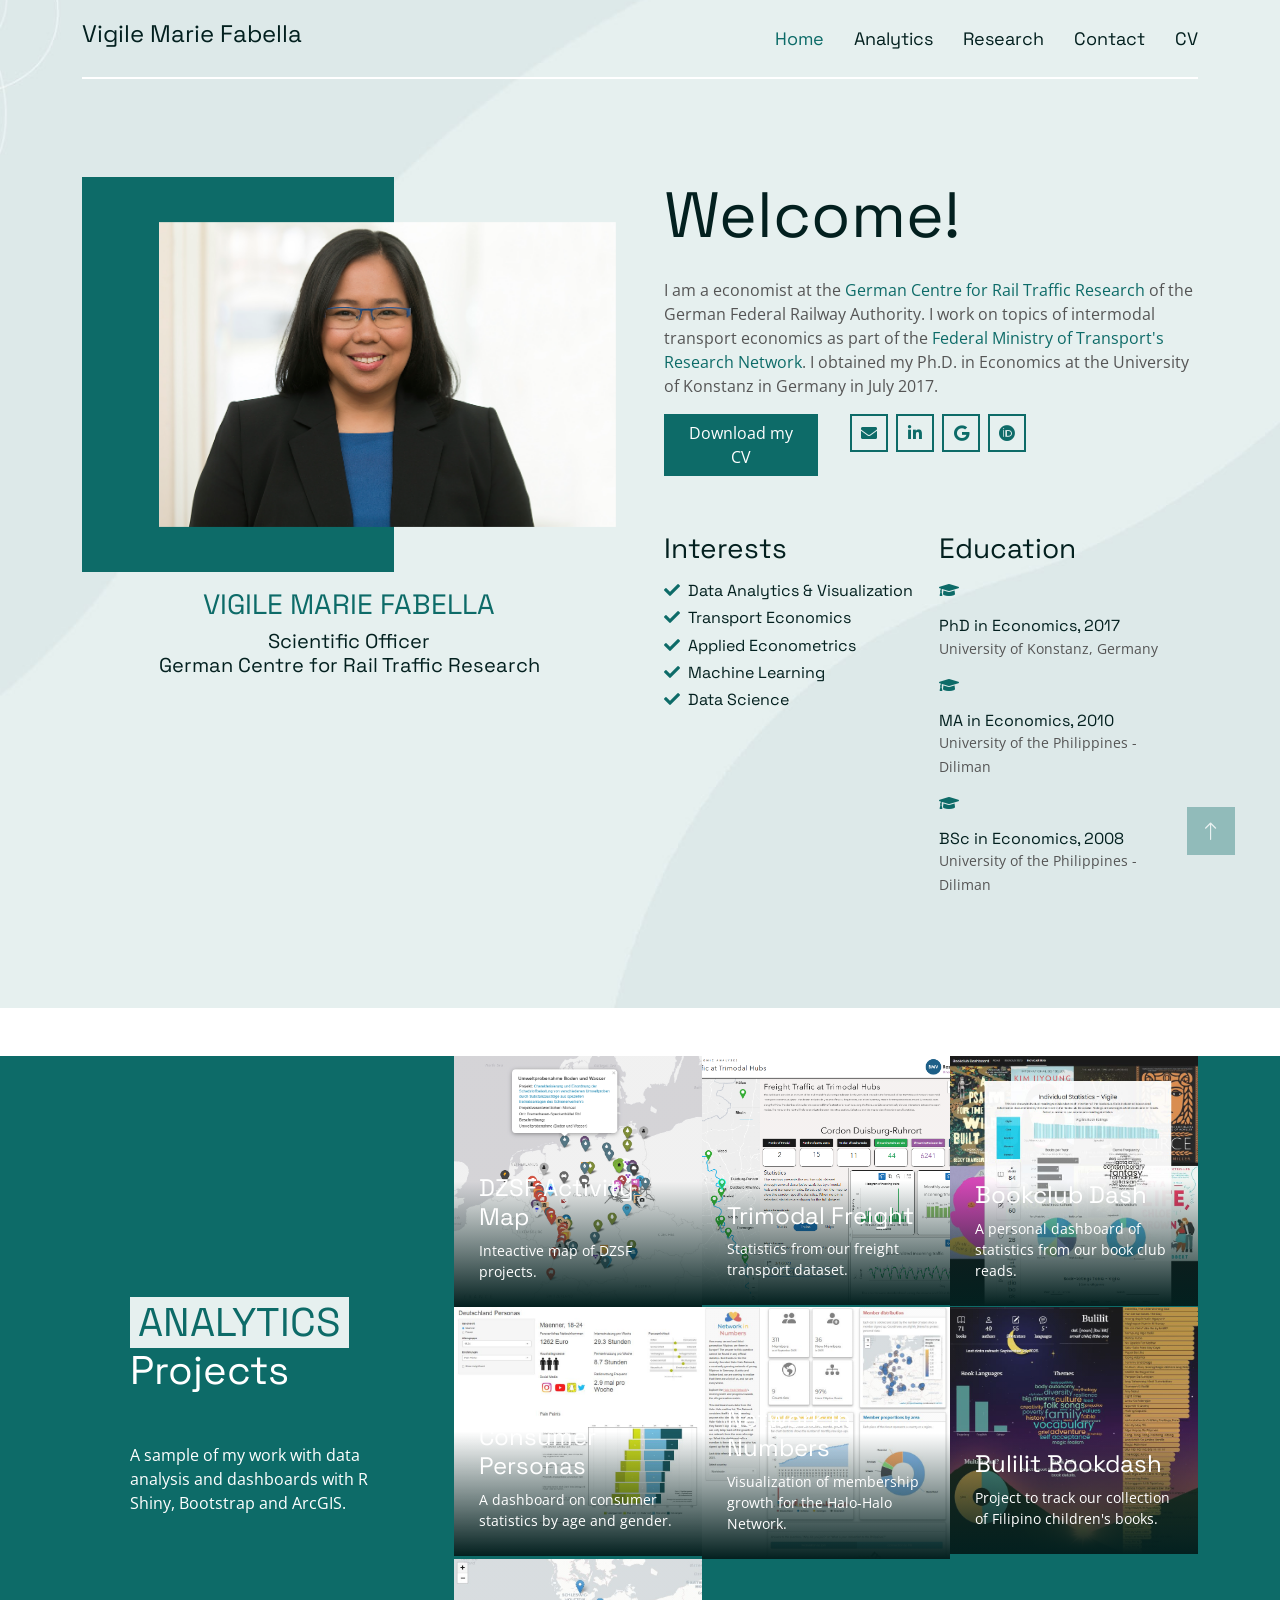
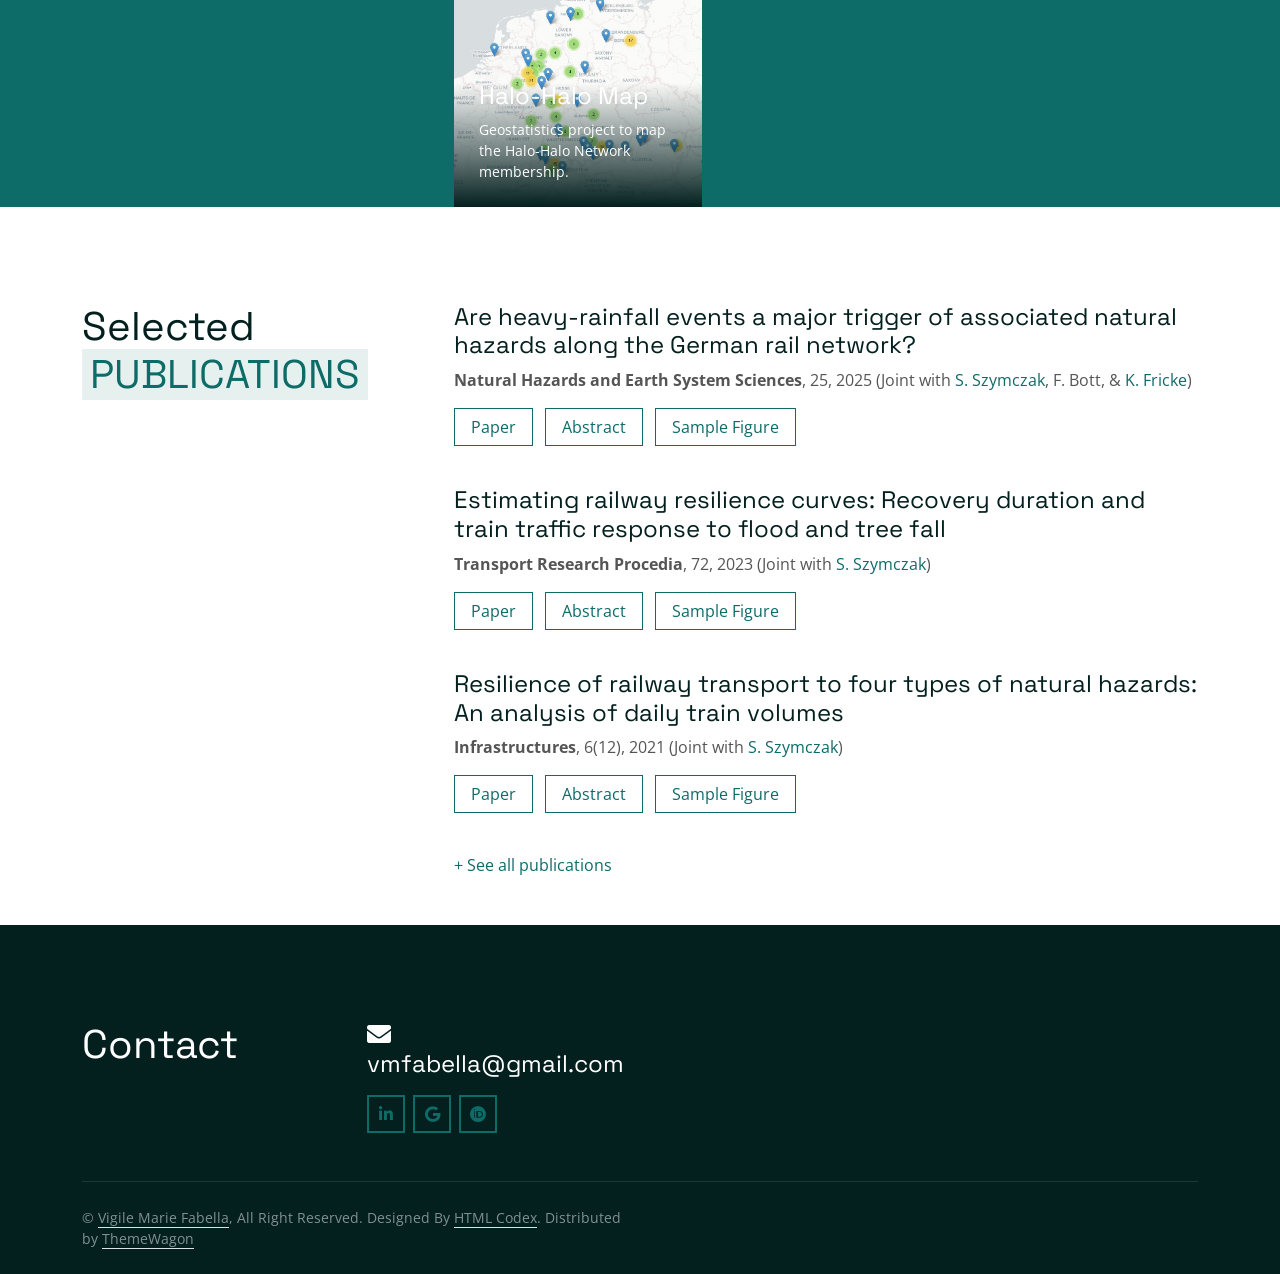
==== commit 4a9ebee6: "updated cv" ====
--- a/index.html
+++ b/index.html
@@ -59,7 +59,7 @@
                         <a href="#projects" class="nav-item nav-link">Analytics</a>
                         <a href="#research" class="nav-item nav-link">Research</a>
                         <a href="#contact" class="nav-item nav-link">Contact</a>
-                        <a href="https://1drv.ms/b/c/27f5d381a081e18d/EeWkAp5cBhtGtelYMiAuq5ABRVA0FgE7eReU7GQdfvSdAg?e=RUhcvh" class="nav-item nav-link" target="_blank">CV</a>
+                        <a href="https://1drv.ms/b/c/27f5d381a081e18d/IQBctxzUq0D3RLZkBF9Aa7l9AfCSi6QiNohndz8RyMJYiIo" class="nav-item nav-link" target="_blank">CV</a>
                     </div>
                 </div>
             </nav>
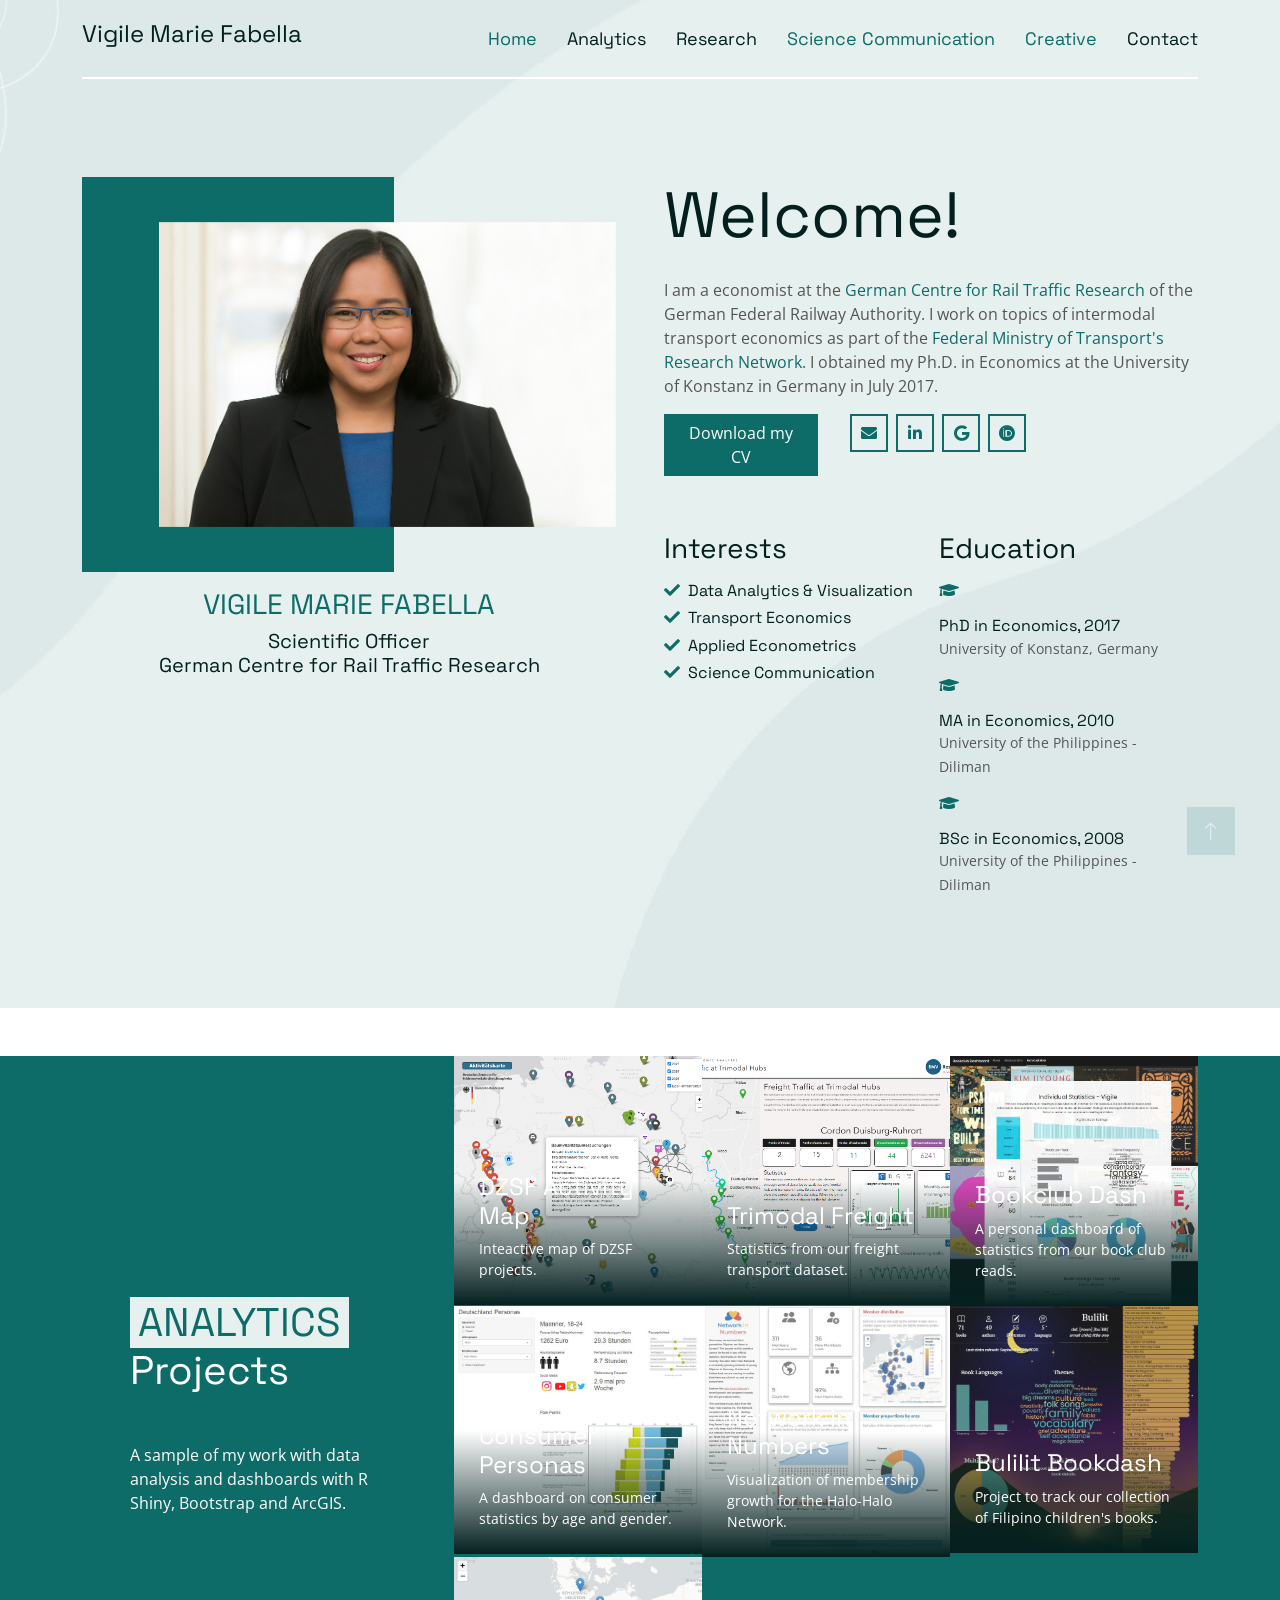
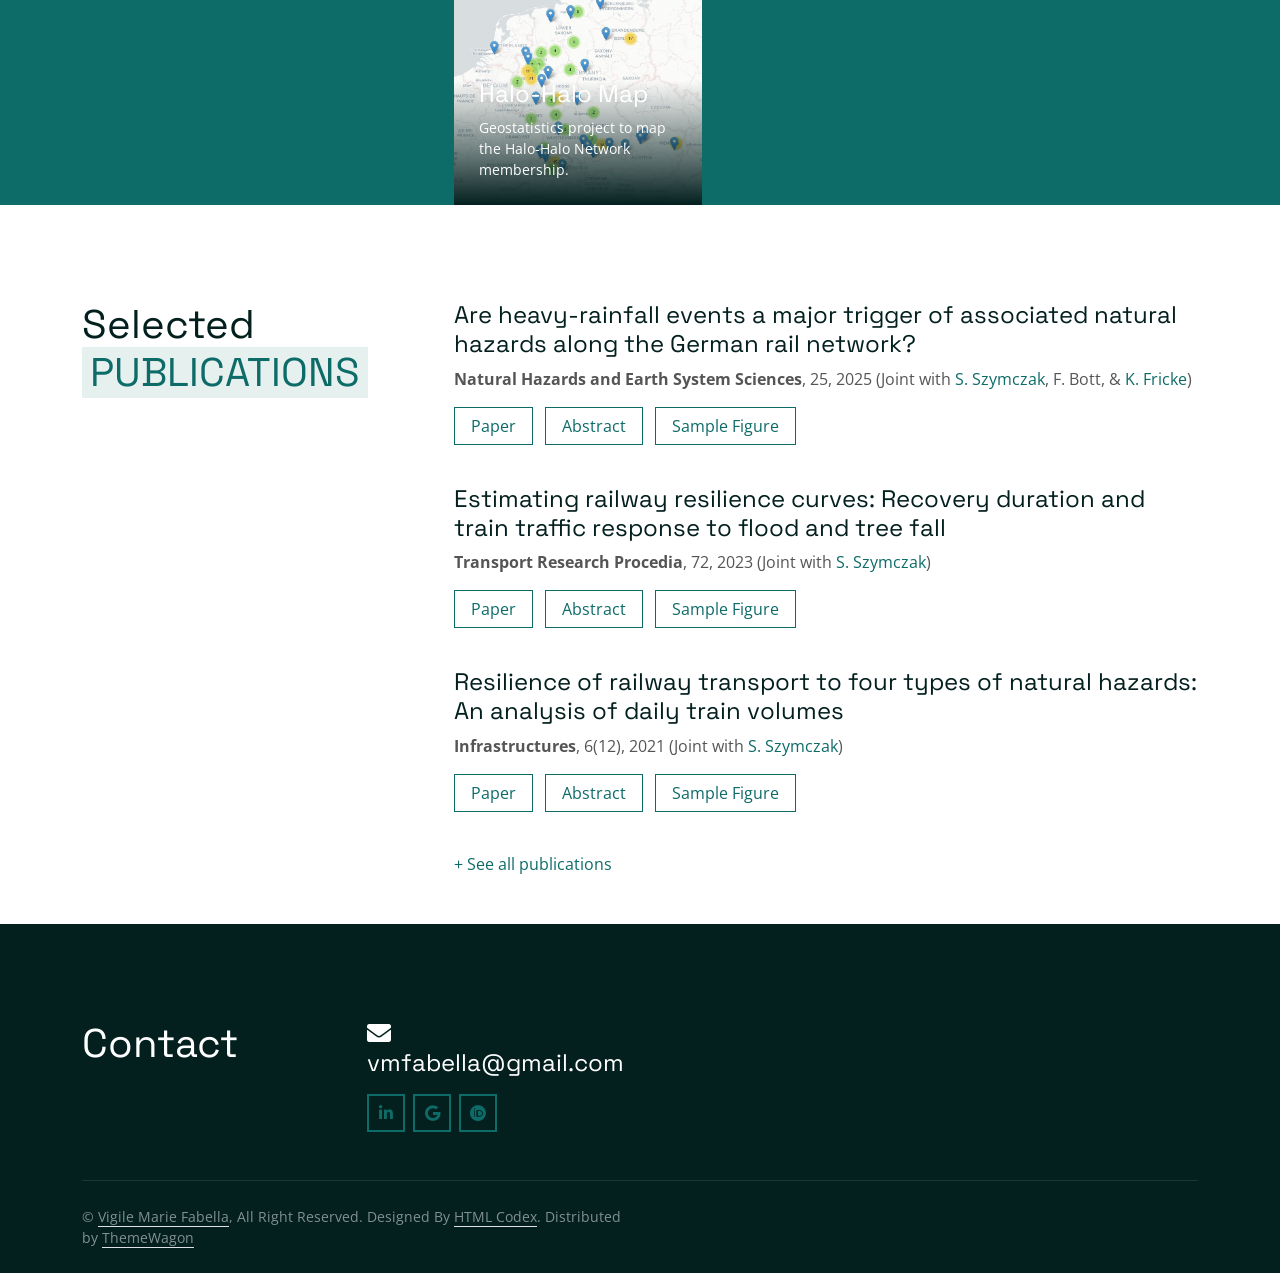
==== commit 8f54eccc: "add scicom page" ====
--- a/index.html
+++ b/index.html
@@ -29,6 +29,7 @@
 
     <!-- Template Stylesheet -->
     <link href="assets/css/style.css" rel="stylesheet">
+    
 </head>
 
 <body>
@@ -58,8 +59,9 @@
                         <a href="index.html" class="nav-item nav-link active">Home</a>
                         <a href="#projects" class="nav-item nav-link">Analytics</a>
                         <a href="#research" class="nav-item nav-link">Research</a>
+                        <a href="comm.html" class="nav-item nav-link active">Science Communication</a>
+                        <a href="https://sites.google.com/site/vigilemariefabella/creative" class="nav-item nav-link active">Creative</a>
                         <a href="#contact" class="nav-item nav-link">Contact</a>
-                        <a href="https://1drv.ms/b/c/27f5d381a081e18d/IQBctxzUq0D3RLZkBF9Aa7l9AfCSi6QiNohndz8RyMJYiIo" class="nav-item nav-link" target="_blank">CV</a>
                     </div>
                 </div>
             </nav>
@@ -111,8 +113,7 @@
                                                 <h6 class="mb-2"><i class="fa fa-check text-primary me-2"></i>Data Analytics & Visualization</h6>
                                                 <h6 class="mb-2"><i class="fa fa-check text-primary me-2"></i>Transport Economics</h6>
                                                 <h6 class="mb-2"><i class="fa fa-check text-primary me-2"></i>Applied Econometrics</h6>
-                                                <h6 class="mb-2"><i class="fa fa-check text-primary me-2"></i>Machine Learning</h6>
-                                                <h6 class="mb-2"><i class="fa fa-check text-primary me-2"></i>Data Science</h6>
+                                                <h6 class="mb-2"><i class="fa fa-check text-primary me-2"></i>Science Communication</h6>
                                             </div>
                                             <div class="col-sm-6 wow fadeIn" data-wow-delay="0.3s">
                                                 <h3 class="mb-3">Education</h3>
@@ -176,7 +177,7 @@
                         <div class="col-md-6 col-lg-4 wow fadeIn" data-wow-delay="0.1s">
                             <div class="project-item position-relative overflow-hidden">
                                 <img class="img-fluid w-100" src="assets/img/Aktivitätskarte.PNG" alt="">
-                                <a class="project-overlay text-decoration-none" href="https://experience.arcgis.com/experience/e48acb40e29e4f978e7c519211de7f9c" target="_blank">
+                                <a class="project-overlay text-decoration-none" href="https://dzsf-aktivitaetskarte-a2087f.usercontent.opencode.de/" target="_blank">
                                     <h4 class="text-white">DZSF Activity Map</h4>
                                     <small class="text-white">Inteactive map of DZSF projects.</small>
                                 </a>
@@ -185,7 +186,7 @@
                         <div class="col-md-6 col-lg-4 wow fadeIn" data-wow-delay="0.5s">
                             <div class="project-item position-relative overflow-hidden">
                                 <img class="img-fluid w-100" src="assets/img/TF6_dash.PNG" alt="">
-                                <a class="project-overlay text-decoration-none" href="https://test-aktivitaetskarte-ef3226.usercontent.opencode.de/" target="_blank">
+                                <a class="project-overlay text-decoration-none" href="https://experience.arcgis.com/experience/e48acb40e29e4f978e7c519211de7f9c" target="_blank">
                                     <h4 class="text-white">Trimodal Freight</h4>
                                     <small class="text-white">Statistics from our freight transport dataset.</small>
                                 </a>
@@ -271,7 +272,7 @@
                         Heavy-rainfall events and associated natural hazards pose a major threat to rail transport and infrastructure. In this study, the correlation between heavy-rainfall events and three associated natural hazards was investigated using geographic information system (GIS) analyses and random-effects logistic models. The spatiotemporal linkage of a damage database from Deutsche Bahn (DB) Netz AG and the catalogue of radar-based heavy-rainfall events (CatRaRE) from the German Weather Service (DWD) revealed that almost every part of the German rail network was affected by at least one heavy-rainfall event between 2011 and 2021, with 23 % of the flood events, 14 % of the gravitational mass movements, and 2 % of the tree fall events occurring after a heavy-rainfall event. The random-effects logistic regression models showed that a heavy-rainfall event significantly increases the odds of occurrence of a flood (tree fall) by a factor of 22.7 (3.62). We find no evidence of an effect on gravitational mass movements. The heavy-rainfall index and the 21 d antecedent precipitation index were determined to be the characteristics of the heavy-rainfall events with the strongest impact on all three natural hazards. The results underline the importance of gaining more precise knowledge about the impact of climate triggers on natural hazard-related disturbances in order to make rail transport more resilient.
                         </div>
                         <div class="collapse" id="rainViz">
-                        <img src="https://nhess.copernicus.org/articles/25/683/2025/nhess-25-683-2025-f02-web.png" alt="" style = "width:700px">
+                        <img src="https://nhess.copernicus.org/articles/25/683/2025/nhess-25-683-2025-f04-web.png" alt="" style = "width:700px">
                         </div><br/>
 
                         
@@ -447,6 +448,7 @@
 
 
 
+
     <!-- Contact Start -->
     <div class="container-fluid bg-dark text-white-50 footer pt-5" id="contact">
         <div class="container py-5">
--- a/assets/css/style.css
+++ b/assets/css/style.css
@@ -279,36 +279,54 @@
 
 
 /*** Our Team ***/
+.team-item {
+   margin-bottom:0px;
+}
 .team-item img {
     transition: .5s;
 }
   
 .team-item:hover img {
-    transform: scale(1.2);
+    transform: scale(1.1);
 }
   
 .team-overlay {
     position: absolute;
-    padding: 30px;
+    padding-left: 20px;
     width: 100%;
     height: 100%;
     top: 0;
     left: 0;
     display: flex;
     flex-direction: column;
-    align-items: flex-start;
-    justify-content: flex-end;
-    background: linear-gradient(rgba(255, 255, 255, .1) 50%, var(--bs-dark));
+    align-items: center;
+    justify-content: center;
+    background: none;
     z-index: 1;
 }
 
-.team-overlay small {
-    display: inline-block;
-    padding: 3px 15px;
-    color: var(--bs-white);
-    background: var(--bs-primary);
-}
-
+div.team-overlay:hover {
+    position: absolute;
+    padding-left: 20px;
+    width: 100%;
+    height: 100%;
+    top: 0;
+    left: 0;
+    display: flex;
+    flex-direction: column;
+    align-items: center;
+    justify-content: center;
+    background: rgba(0,0,0,0.6);
+    z-index: 1;
+}
+
+.likes {
+    display: none;
+}
+
+div.team-overlay:hover div.likes {
+display:block;
+}
 
 /*** Testimonial ***/
 .testimonial-img {
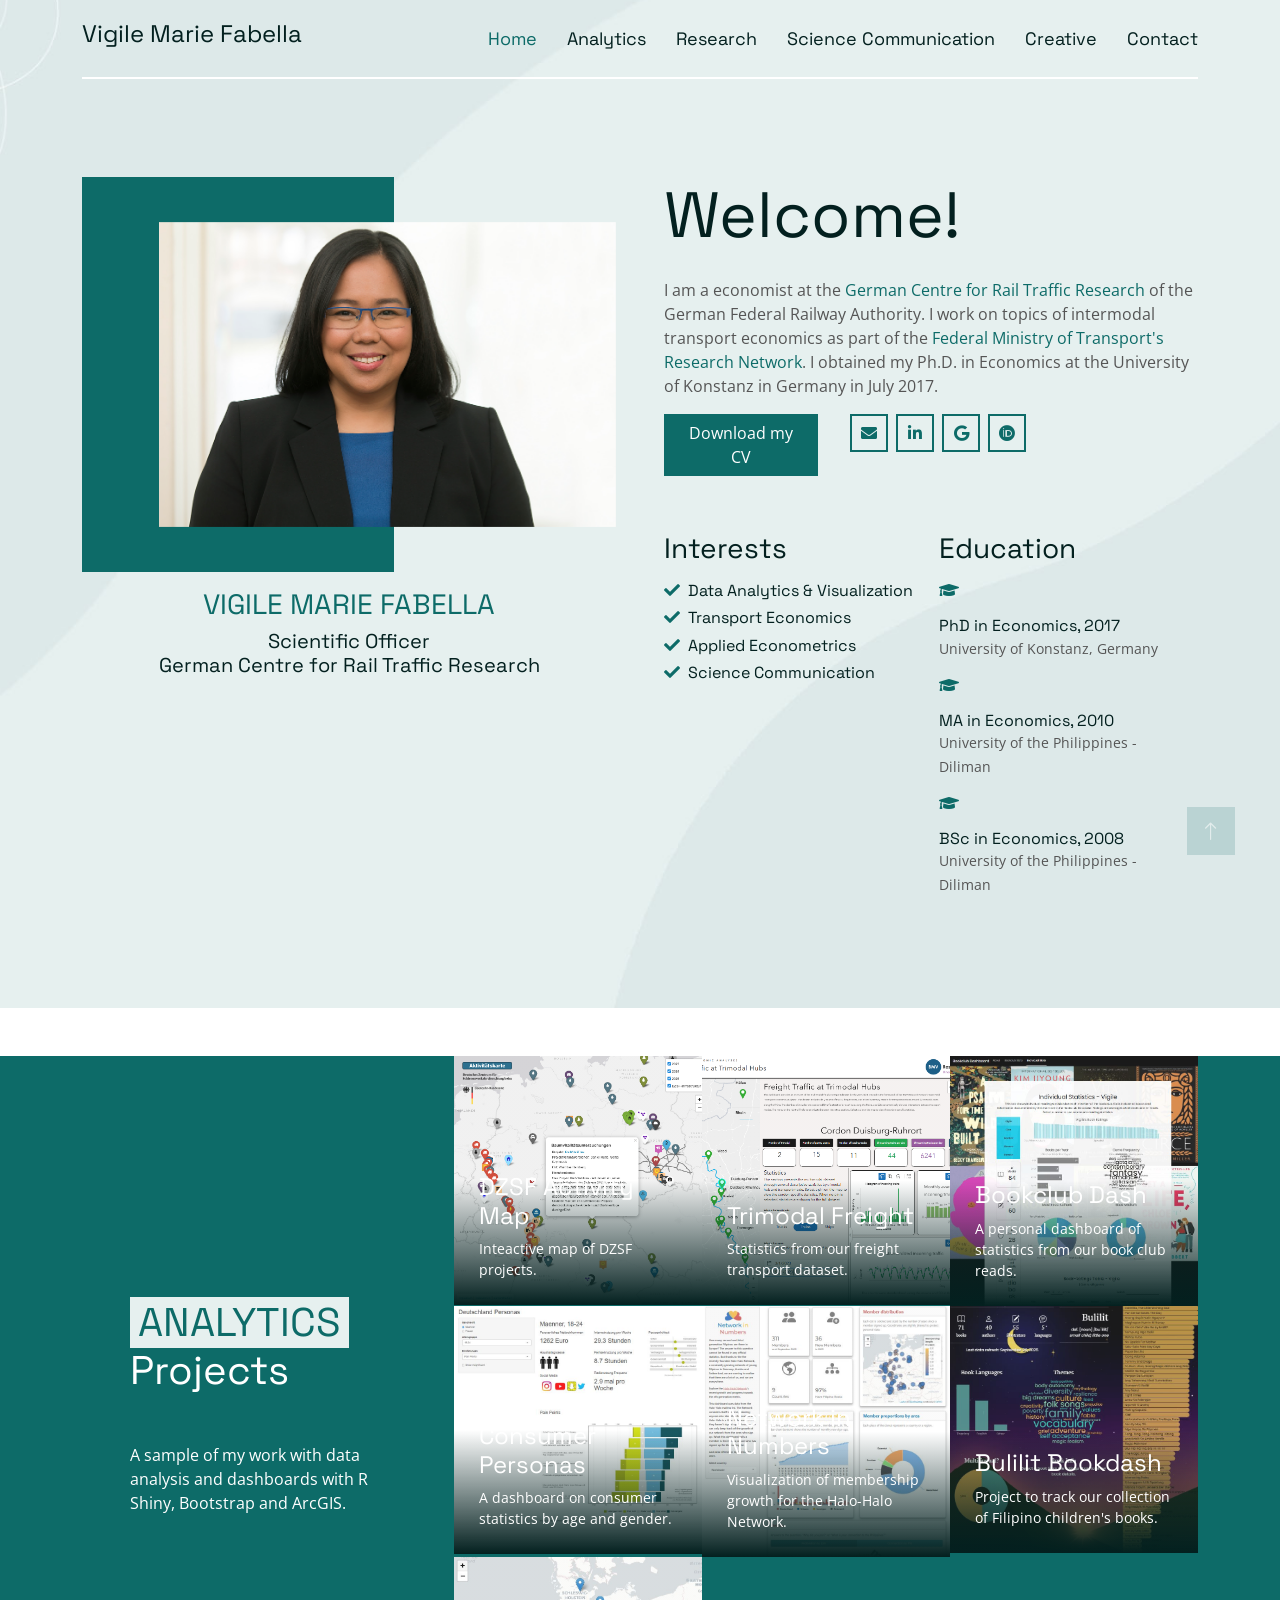
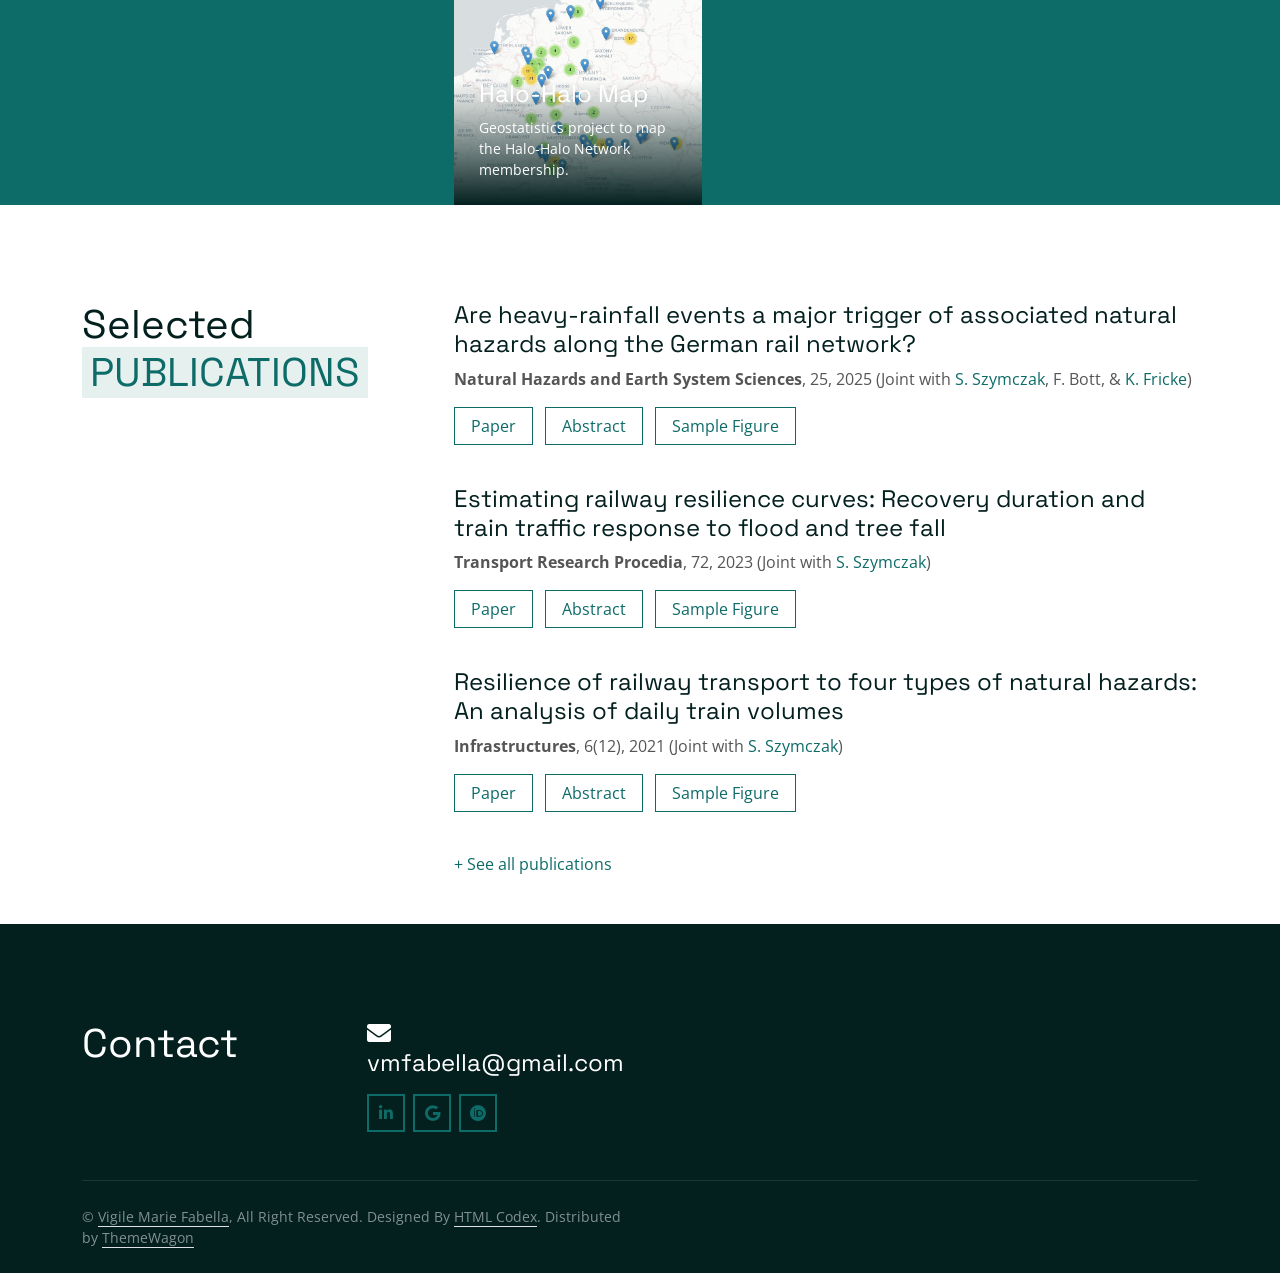
==== commit 446d8ce0: "correct navbar links" ====
--- a/index.html
+++ b/index.html
@@ -59,8 +59,8 @@
                         <a href="index.html" class="nav-item nav-link active">Home</a>
                         <a href="#projects" class="nav-item nav-link">Analytics</a>
                         <a href="#research" class="nav-item nav-link">Research</a>
-                        <a href="comm.html" class="nav-item nav-link active">Science Communication</a>
-                        <a href="https://sites.google.com/site/vigilemariefabella/creative" class="nav-item nav-link active">Creative</a>
+                        <a href="comm.html" class="nav-item nav-link">Science Communication</a>
+                        <a href="https://sites.google.com/site/vigilemariefabella/creative" class="nav-item nav-link">Creative</a>
                         <a href="#contact" class="nav-item nav-link">Contact</a>
                     </div>
                 </div>
